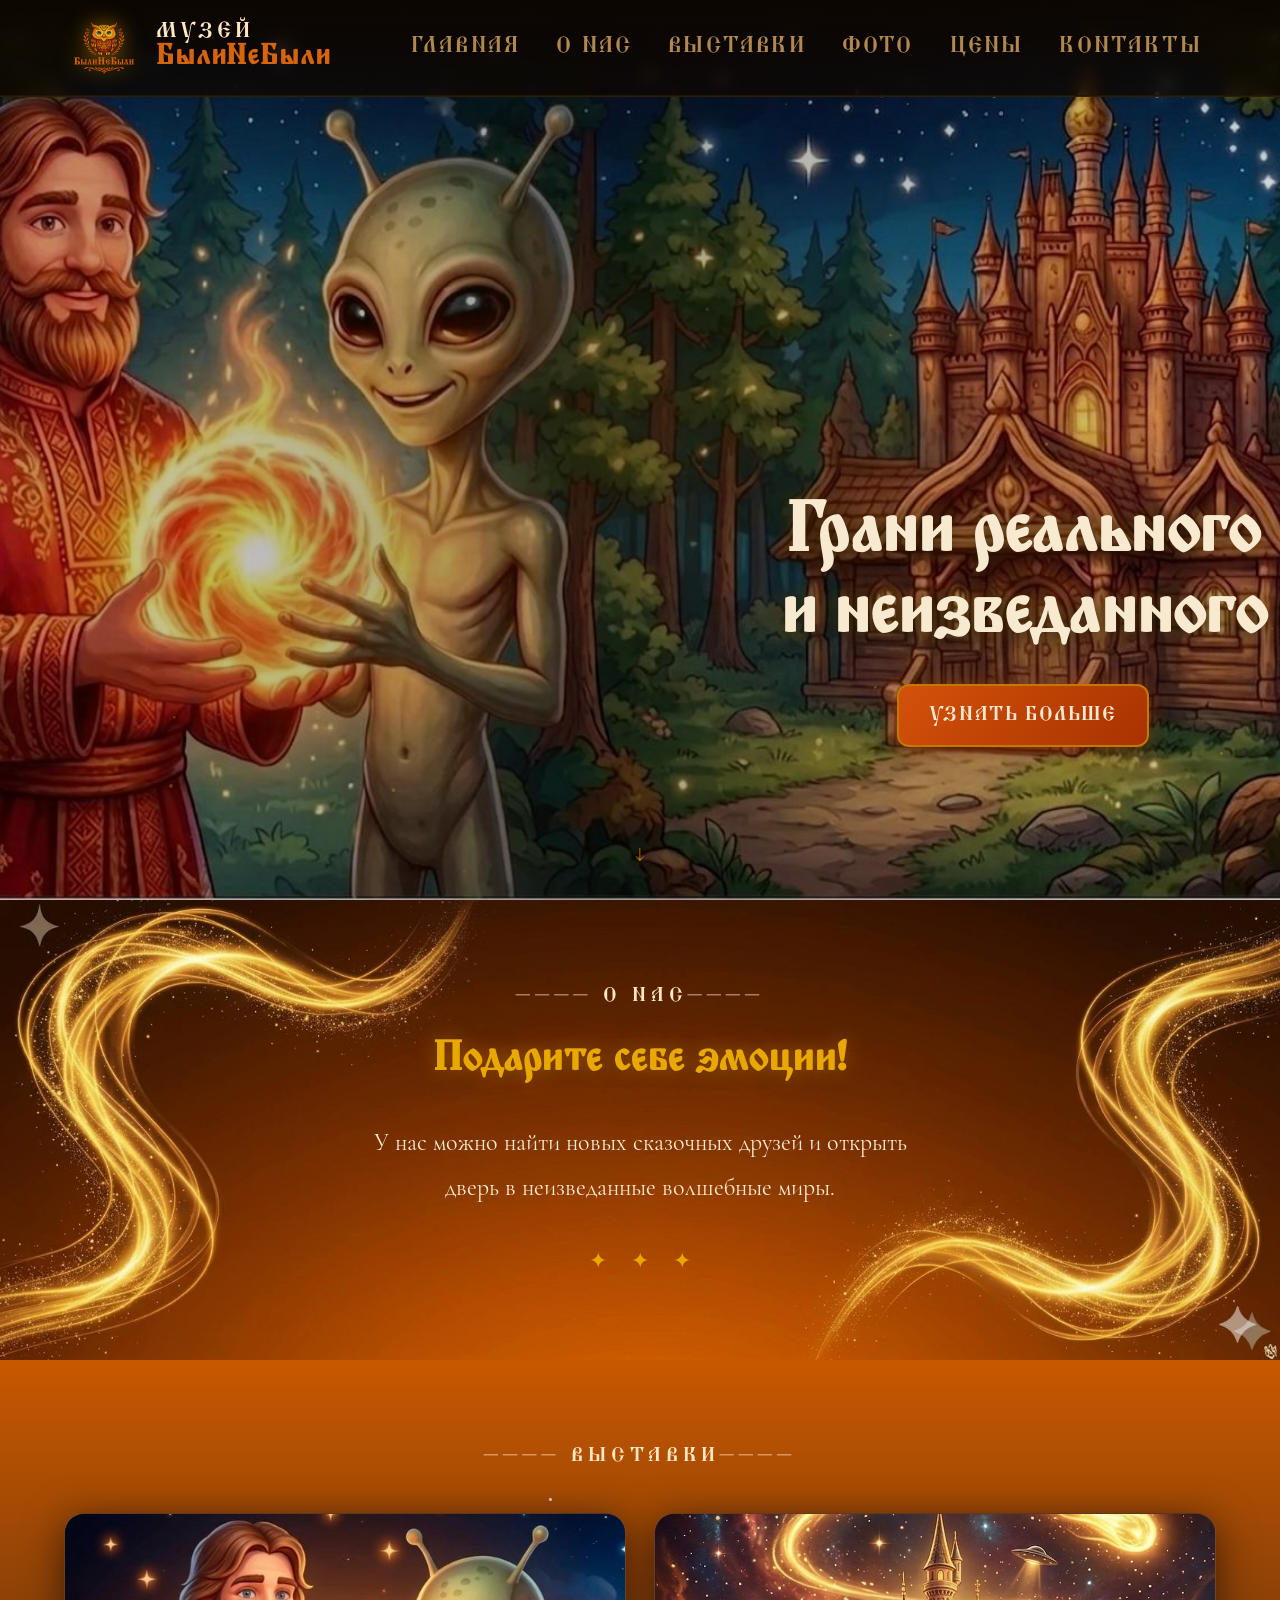
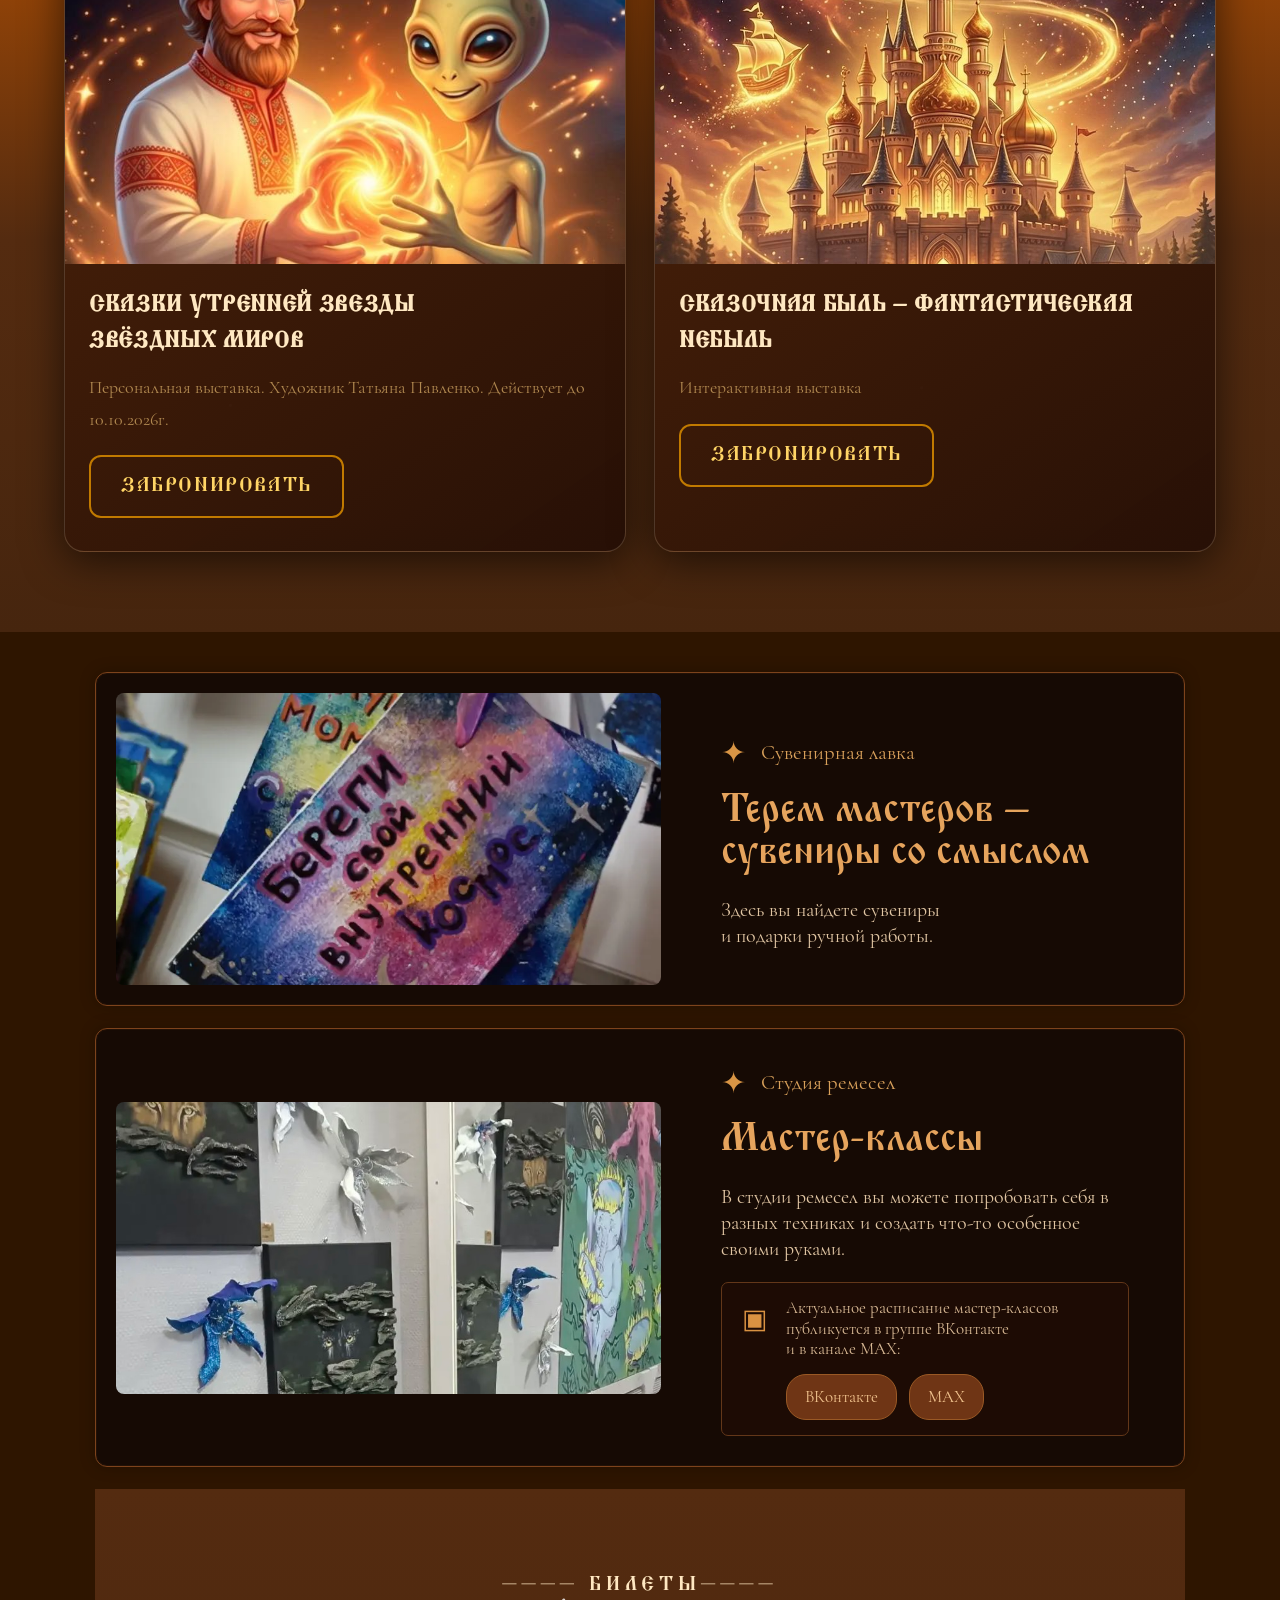
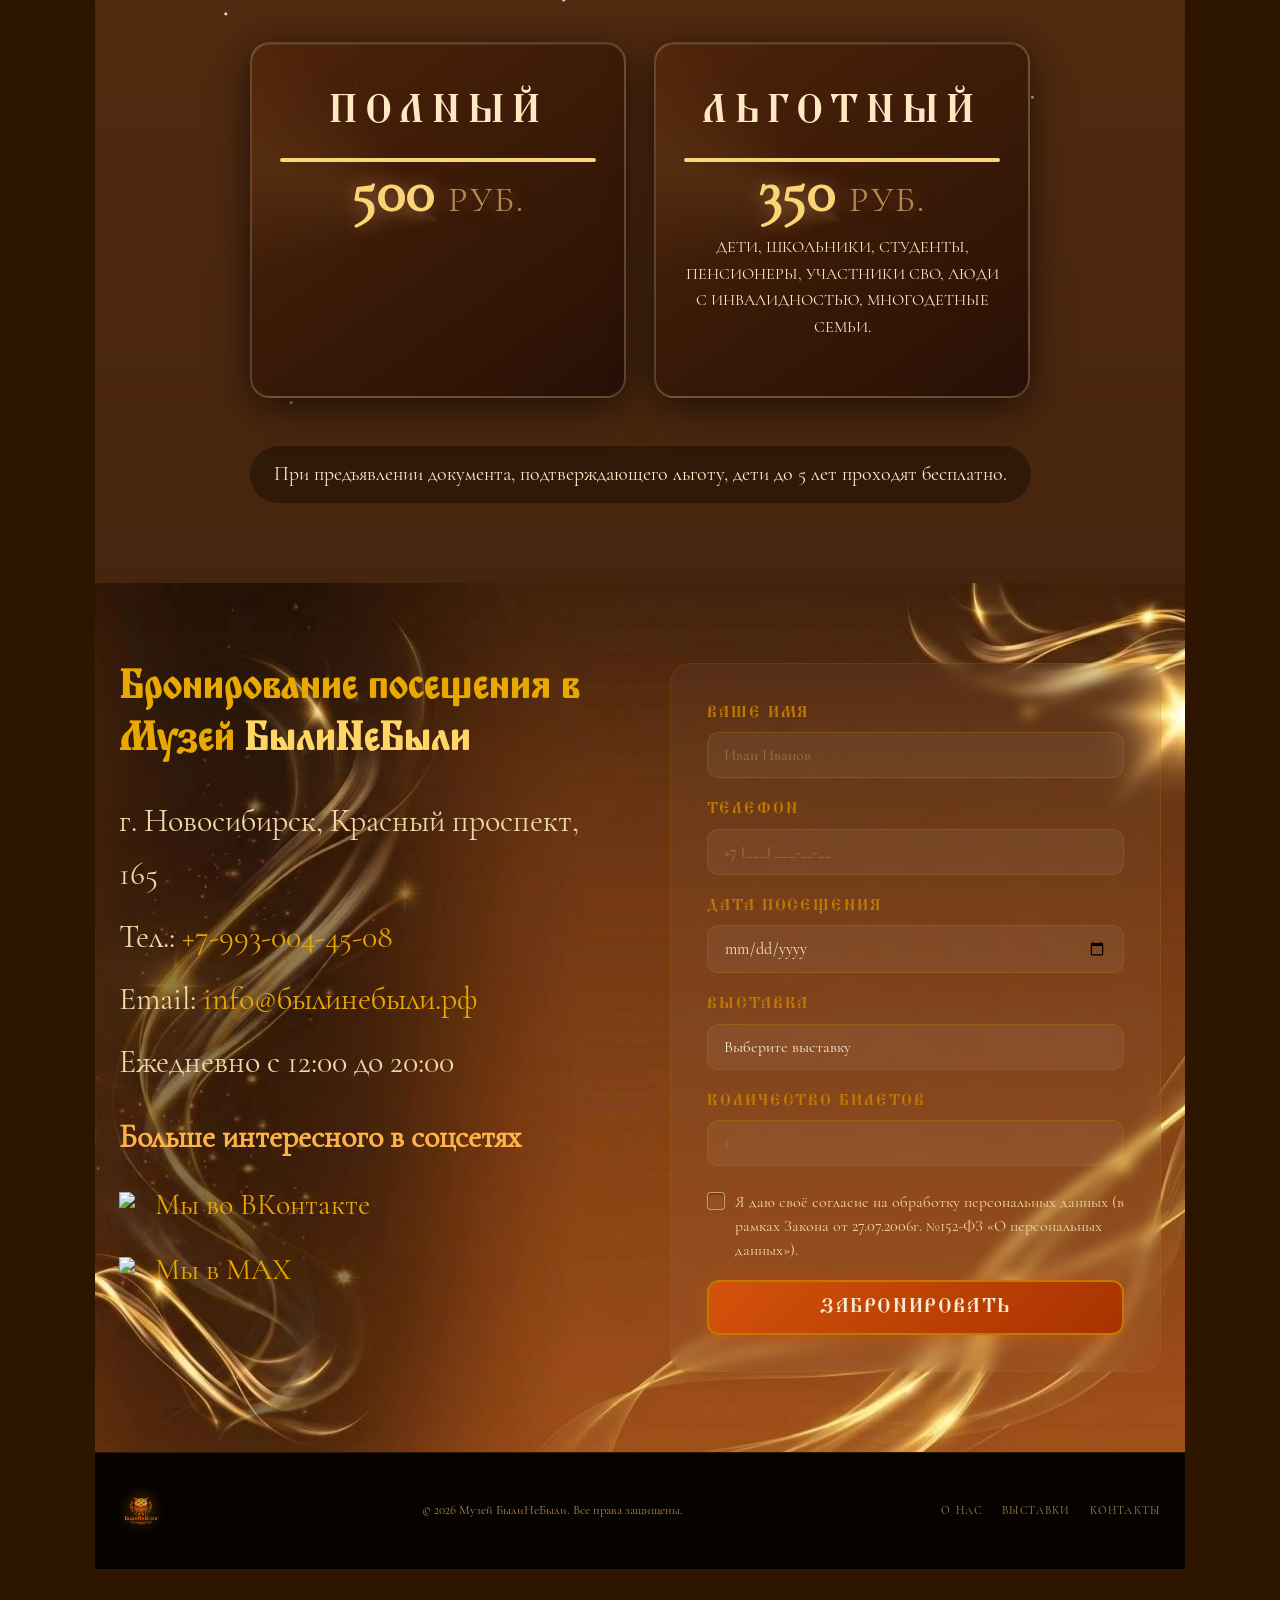
==== index.html @ b360bd26 "Refactor craft card section in index.html" ====
<!DOCTYPE html>
<html lang="ru">
<head>
  <meta charset="UTF-8" />
  <meta name="viewport" content="width=device-width, initial-scale=1.0" />
  <title>Музей БылиНеБыли</title>
  <link rel="stylesheet" href="style.css"/>
  <link rel="icon" type="png" href="image/tire.png">
  <link href="https://fonts.googleapis.com/css2?family=Cinzel:wght@400;600;700;900&family=Raleway:wght@300;400;500;600&display=swap" rel="stylesheet" />
</head>
<body>

  <!-- ========== HEADER / NAV ========== -->
  <header class="header" id="home">
    <div class="header__inner container">
      <a href="#" class="logo" aria-label="На главную">
  <img src="image/tire.png" alt="Логотип БылиНеБыли" class="logo__img" />
  <div class="logo__text">
    <span class="logo__museum">МУЗЕЙ</span>
    <span class="logo__brand">БылиНеБыли</span>
  </div>
</a>

      <!-- Desktop nav -->
      <nav class="nav" aria-label="Главное меню">
        <ul class="nav__list">
          <li><a href="#" class="nav__link">ГЛАВНАЯ</a></li>
          <li><a href="#about" class="nav__link">О НАС</a></li>
          <li><a href="#exhibitions" class="nav__link">ВЫСТАВКИ</a></li>
          <li><a href="photogallery.html" class="nav__link">Фото</a></li>
          <li><a href="#tickets" class="nav__link">ЦЕНЫ</a></li>
          <li><a href="#booking" class="nav__link">КОНТАКТЫ</a></li>
        </ul>
      </nav>

      <!-- Burger -->
      <button class="burger" id="burger" aria-label="Открыть меню" aria-expanded="false">
        <span></span><span></span><span></span>
      </button>
    </div>

    <!-- Mobile nav -->
    <nav class="mobile-nav" id="mobileNav" aria-label="Мобильное меню">
      <ul class="mobile-nav__list">
        <li><a href="#" class="mobile-nav__link">Главная</a></li>
        <li><a href="#about" class="mobile-nav__link">О нас</a></li>
        <li><a href="#exhibitions" class="mobile-nav__link">Выставки</a></li>
        <li><a href="photogallery.html" class="mobile-nav__link">Фото</a></li>
        <li><a href="#tickets" class="mobile-nav__link">Цены</a></li>
        <li><a href="#booking" class="mobile-nav__link">Контакты</a></li>
      </ul>
    </nav>
  </header>

  <!-- ========== HERO ========== -->
<section class="hero" id="hero">
  <div class="hero__particles"></div>
  <div class="hero__content container">
    <div class="hero__text">
      <h1 class="hero__title animate-reveal">
        Грани реального<br />и неизведанного
      </h1>
      <a href="#about" class="btn btn--primary animate-reveal-delay">УЗНАТЬ БОЛЬШЕ</a>
    </div>
  </div>
  <div class="hero__scroll-hint">↓</div>
</section>

  <!-- ========== ABOUT ========== -->
  <section class="about section" id="about">
    <div class="about__bg-waves"></div>
    <div class="container about__inner">
      <span class="section__label">О нас</span>
      <h2 class="section__title">Подарите себе эмоции!</h2>
      <p class="about__text">
        У нас можно найти новых сказочных друзей и открыть дверь в неизведанные волшебные миры.
      </p>
      <div class="about__sparkles">
        <span class="sparkle sparkle--1">✦</span>
        <span class="sparkle sparkle--2">✦</span>
        <span class="sparkle sparkle--3">✦</span>
      </div>
    </div>
  </section>

  <!-- ========== EXHIBITIONS ========== -->
  <section class="exhibitions section" id="exhibitions">
    <div class="container">
      <span class="section__label">Выставки</span>
      <div class="exhibitions__grid">

        <article class="exhibition-card" style="--card-delay: 0s">
          <div class="exhibition-card__img-wrap">
            <img src="image/stars.jpg" alt="Сказки и фэнтези звёздных миров" class="exhibition-card__img" />
            <div class="exhibition-card__glow"></div>
          </div>
          <div class="exhibition-card__body">
            <h3 class="exhibition-card__title">Сказки утренней звезды<br />звёздных миров</h3>
            <p class="exhibition-card__desc">
              Персональная выставка. Художник Татьяна Павленко.  Действует до 10.10.2026г.
            </p>
            <a href="#booking" class="btn btn--outline">ЗАБРОНИРОВАТЬ</a>
          </div>
        </article>

        <article class="exhibition-card" style="--card-delay: 0.15s">
          <div class="exhibition-card__img-wrap">
            <img src="image/word_tales.jpg" alt="Мир сказок" class="exhibition-card__img" />
            <div class="exhibition-card__glow"></div>
          </div>
          <div class="exhibition-card__body">
            <h3 class="exhibition-card__title">Сказочная быль – фантастическая небыль</h3>
            <p class="exhibition-card__desc">Интерактивная выставка</p>
            <a href="#booking" class="btn btn--outline">ЗАБРОНИРОВАТЬ</a>
          </div>
        </article>

      </div>
    </div>
  </section>

  <section class="craft-section">

    <!-- Сувенирная лавка -->
    <div class="craft-card">
        <div class="craft-image">
            <img src="image/suvinirs.webp" alt="Сувениры ручной работы">
        </div>

        <div class="craft-content">
            <div class="craft-label">
                <span class="craft-icon">✦</span>
                <span>Сувенирная лавка</span>
            </div>

            <h2>Терем мастеров –<br> сувениры со смыслом</h2>

            <p>
                Здесь вы найдете сувениры<br>
                и подарки ручной работы.
            </p>
        </div>
    </div>


    <!-- Студия ремесел -->
   <div class="craft-card craft-card-reverse">

    <div class="craft-image">
        <img src="image/master-class.jpg" alt="Мастер-класс">
    </div>

    <div class="craft-content">

        <div class="craft-label">
            <span class="craft-icon">✦</span>
            <span>Студия ремесел</span>
        </div>

        <h2>Мастер-классы</h2>

        <p>
            В студии ремесел вы можете попробовать себя
            в разных техниках и создать что-то особенное
            своими руками.
        </p>

        <div class="craft-info">

            <div class="craft-info-icon">▣</div>

            <div class="craft-info-content">

                <p class="craft-info-text">
                    Актуальное расписание мастер-классов<br>
                    публикуется в группе ВКонтакте<br>
                    и в канале MAX:
                </p>

                <div class="craft-links">

                    <a 
                        href="https://vk.com/bylinebyli"
                        target="_blank"
                        rel="noopener noreferrer"
                        class="craft-social-btn"
                    >
                        ВКонтакте
                    </a>

                    <a 
                        href="https://max.ru/channel_id400028106_biz"
                        target="_blank"
                        rel="noopener noreferrer"
                        class="craft-social-btn"
                    >
                        MAX
                    </a>

                </div>

            </div>

        </div>

    </div>

</div>



  <!-- ========== TICKETS ========== -->
 <section class="tickets section" id="tickets">
  <div class="tickets__bg"></div>
  <div class="container">
    <span class="section__label">БИЛЕТЫ</span>
    <div class="tickets__grid">

      <div class="ticket-card ticket-card--full">
        <div class="ticket-card__shine"></div>
        <div class="ticket-card__type">ПОЛНЫЙ</div>
        <hr>
        <div class="ticket-card__price">500 <span>РУБ.</span></div>
        
      </div>

      <div class="ticket-card ticket-card--discount">
        <div class="ticket-card__shine"></div>
        <div class="ticket-card__type">ЛЬГОТНЫЙ</div>
        <hr>
        <div class="ticket-card__price">350 <span>РУБ.</span></div>
        <div class="ticket-card__note">ДЕТИ, ШКОЛЬНИКИ, СТУДЕНТЫ, ПЕНСИОНЕРЫ, УЧАСТНИКИ СВО, ЛЮДИ С ИНВАЛИДНОСТЬЮ, МНОГОДЕТНЫЕ СЕМЬИ.</div>
      </div>
         </div>
    <p class="tickets__info">При предъявлении документа, подтверждающего льготу, дети до 5 лет проходят бесплатно.</p>
  </div>

    </div>
  </div>
</section>

  <!-- ========== BOOKING ========== -->
<section class="booking section" id="booking">
  <div class="booking__bg"></div>
  <div class="container booking__inner">
    <div class="booking__info">
      <h2 class="booking__title">
        Бронирование посещения в Музей <span>БылиНеБыли</span>
      </h2>
      <address class="booking__contacts">
        <p>г. Новосибирск, Красный проспект, 165</p>
        <p>Тел.: <a href="tel:+73833004510">+7-993-004-45-08</a></p>
        <p>Email: <a href="mailto:info@bylinebyline.ru">info@былинебыли.рф</a></p>
        <p>Ежедневно с 12:00 до 20:00</p>
        <p class="social-title">Больше интересного в соцсетях</p>

<a class="vk-link" href="https://vk.com/museum_byli_ne_byli" target="_blank" rel="noopener">
  <img 
    src="https://upload.wikimedia.org/wikipedia/commons/thumb/f/f3/VK_Compact_Logo_%282021-present%29.svg/500px-VK_Compact_Logo_%282021-present%29.svg.png"
    alt="ВКонтакте"
    class="vk-icon"
  />
  <span>Мы во ВКонтакте</span>
  <a class="vk-link" href="https://max.ru/channel_id400028106_biz" target="_blank" rel="noopener">
  <img 
    src="https://irkutsk.expert-tk.ru/assets/mgr/images/biglogofab6eaa89b.png"
    alt="ВКонтакте"
    class="vk-icon"
  />
  <span>Мы в MAX</span>
</a>
      </address>
    </div>

    <form class="booking__form" id="bookingForm" novalidate>
      <div class="form-group">
        <label for="name" class="form-label">Ваше имя</label>
        <input type="text" id="name" name="name" class="form-input" placeholder="Иван Иванов" required />
      </div>

      <div class="form-group">
        <label for="phone" class="form-label">Телефон</label>
        <input type="tel" id="phone" name="phone" class="form-input" placeholder="+7 (___) ___-__-__" required />
      </div>

      <div class="form-group">
        <label for="date" class="form-label">Дата посещения</label>
        <input type="date" id="date" name="date" class="form-input" required />
      </div>

      <div class="form-group">
        <label for="exhibition" class="form-label">Выставка</label>
        <select id="exhibition" name="exhibition" class="form-input form-select">
          <option value="">Выберите выставку</option>
          <option value="star">Сказки утренней звезды</option>
          <option value="fairy">Сказочная быль – фантастическая небыль</option>
        </select>
      </div>

      <div class="form-group">
        <label for="tickets_count" class="form-label">Количество билетов</label>
        <input type="number" id="tickets_count" name="tickets_count" class="form-input" min="1" max="20" placeholder="1" />
      </div>

      <div class="form-group form-group--checkbox">
        <label class="checkbox-label">
          <input type="checkbox" name="consent" required class="checkbox-input" />
          <span class="checkbox-box"></span>
          <span class="checkbox-text">
            Я даю своё согласие на обработку персональных данных
            (в рамках Закона от 27.07.2006г. №152-ФЗ «О персональных данных»).
          </span>
        </label>
      </div>

      <button type="submit" class="btn btn--primary btn--wide">Забронировать</button>
    </form>
  </div>
</section>

  <!-- ========== FOOTER ========== -->
  <footer class="footer">
    <div class="container footer__inner">
      <a href="#" class="footer__logo">
        <img src="image/tire.png" alt="БылиНеБыли" />
      </a>
      <p class="footer__copy">© 2026 Музей БылиНеБыли. Все права защищены.</p>
      <nav class="footer__nav">
        <a href="#about" class="footer__link">О нас</a>
        <a href="#exhibitions" class="footer__link">Выставки</a>
        <a href="#booking" class="footer__link">Контакты</a>
      </nav>
    </div>
  </footer>

  <!-- Floating particles canvas -->
  <canvas id="particlesCanvas" class="particles-canvas"></canvas>

  <script>
    // ── Burger menu ──────────────────────────────────────────────
    const burger = document.getElementById('burger');
    const mobileNav = document.getElementById('mobileNav');

    burger.addEventListener('click', () => {
      const open = burger.classList.toggle('burger--open');
      mobileNav.classList.toggle('mobile-nav--open');
      burger.setAttribute('aria-expanded', open);
    });

    mobileNav.querySelectorAll('.mobile-nav__link').forEach(link => {
      link.addEventListener('click', () => {
        burger.classList.remove('burger--open');
        mobileNav.classList.remove('mobile-nav--open');
        burger.setAttribute('aria-expanded', false);
      });
    });

    // ── Sticky header shadow ──────────────────────────────────────
    window.addEventListener('scroll', () => {
      document.querySelector('.header').classList.toggle('header--scrolled', window.scrollY > 40);
    });

    // ── Intersection observer for reveal animations ───────────────
    const revealEls = document.querySelectorAll('.exhibition-card, .ticket-card, .booking__form, .booking__info');
    const observer = new IntersectionObserver((entries) => {
      entries.forEach(e => { if (e.isIntersecting) { e.target.classList.add('is-visible'); observer.unobserve(e.target); } });
    }, { threshold: 0.12 });
    revealEls.forEach(el => observer.observe(el));

    // ── Particle canvas ──────────────────────────────────────────
    (function () {
      const canvas = document.getElementById('particlesCanvas');
      const ctx = canvas.getContext('2d');
      let w, h, particles = [];

      function resize() {
        w = canvas.width = window.innerWidth;
        h = canvas.height = window.innerHeight;
      }
      resize();
      window.addEventListener('resize', resize);

      for (let i = 0; i < 60; i++) {
        particles.push({
          x: Math.random() * window.innerWidth,
          y: Math.random() * window.innerHeight,
          r: Math.random() * 1.5 + 0.4,
          dx: (Math.random() - 0.5) * 0.3,
          dy: -(Math.random() * 0.4 + 0.1),
          alpha: Math.random() * 0.6 + 0.2
        });
      }

      function draw() {
        ctx.clearRect(0, 0, w, h);
        particles.forEach(p => {
          ctx.beginPath();
          ctx.arc(p.x, p.y, p.r, 0, Math.PI * 2);
          ctx.fillStyle = `rgba(255,200,60,${p.alpha})`;
          ctx.fill();
          p.x += p.dx;
          p.y += p.dy;
          if (p.y < -4) { p.y = h + 4; p.x = Math.random() * w; }
        });
        requestAnimationFrame(draw);
      }
      draw();
    })();

    // ── Form submit ──────────────────────────────────────────────
    document.getElementById('bookingForm').addEventListener('submit', function (e) {
      e.preventDefault();
      const btn = this.querySelector('[type="submit"]');
      btn.textContent = '✓ Заявка отправлена!';
      btn.style.background = 'linear-gradient(135deg, #5a9a3a, #3d7a25)';
      setTimeout(() => { btn.textContent = 'Забронировать'; btn.removeAttribute('style'); }, 3000);
    });
  </script>
  <script>
const form = document.getElementById('bookingForm');

form.addEventListener('submit', async (e) => {
    e.preventDefault();

    const data = Object.fromEntries(new FormData(form));

    await fetch("https://script.google.com/macros/s/AKfycbz_PpgM4sLS0wAOyuBrEr2F1CiH7_YuNi29ejUXEvdxEaCp9HwO-CGNaX9JIhPgYOE46A/exec", {
        method: "POST",
        body: JSON.stringify(data)
    });

    alert("✅ Заявка отправлена!");
    form.reset();
});
 </script>
  
</body>
</html>
---- style.css ----
@font-face { font-family: 'Monomakh Unicode'; src: url('fonts/MonomakhUnicode.otf') format('opentype'); font-weight: 400; font-style: normal; }
@font-face { font-family: 'Cormorant Garamond'; src: url('fonts/CormorantGaramond-Regular.ttf') format('truetype'); font-weight: 400; font-style: normal; }

:root {
  --clr-dark: #0d0600;
  --clr-brown: #1e0d00;
  --clr-mid: #2e1500;
  --clr-amber: #c17a00;
  --clr-gold: #e8a800;
  --clr-gold-light: #ffd566;
  --clr-orange: #d4520a;
  --clr-cream: #f8ead0;
  --clr-text: #f0d8a8;
  --clr-muted: #b08850;
  --font-display: 'Monomakh Unicode', serif;
  --font-body: 'Cormorant Garamond', serif;
  --radius: 12px;
  --radius-lg: 20px;
  --transition: 0.35s ease;
  --shadow-gold: 0 0 30px rgba(232,168,0,0.35);
  --shadow-card: 0 8px 40px rgba(0,0,0,0.6);
}

*,
*::before,
*::after {
  box-sizing: border-box;
  margin: 0;
  padding: 0;
}

html { scroll-behavior: smooth; font-size: 16px; }

body {
  font-family: var(--font-body);
  background-color: var(--clr-mid);
  color: var(--clr-text);
  overflow-x: hidden;
  line-height: 1.65;
}

img { display: block; max-width: 100%; }
a { color: inherit; text-decoration: none; }
address { font-style: normal; }
ul { list-style: none; }

h1, h2, h3, h4, h5, h6,
.section__label, .section__title, .booking__title, .hero__title,
.exhibition-card__title, .ticket-card__type, .logo__museum,
.logo__brand, .form-label, .nav__link, .mobile-nav__link,
.photo-hero__title, .photo-hero__label {
  font-family: var(--font-display);
}

p, li, address, input, select, textarea, .checkbox-text, .form-input, .booking__contacts {
  font-family: var(--font-body);
}

.particles-canvas {
  position: fixed;
  inset: 0;
  pointer-events: none;
  z-index: 0;
  opacity: 0.55;
}

.container {
  max-width: 1200px;
  margin-inline: auto;
  padding-inline: 24px;
}

.section {
  position: relative;
  padding-block: 80px;
  z-index: 1;
}

.section__label {
  display: block;
  text-align: center;
  font-size: 20px;
  letter-spacing: 0.25em;
  text-transform: uppercase;
  color: #FFE8C2;
  margin-bottom: 14px;
}

.section__label::before,
.section__label::after {
  content: '──── ';
  opacity: 0.5;
}

.section__title {
  font-size: clamp(1.6rem, 3.5vw, 2.6rem);
  text-align: center;
  color: var(--clr-gold);
  text-shadow: 0 0 20px rgba(232,168,0,0.4);
  margin-bottom: 24px;
}

.btn {
  display: inline-block;
  font-size: 20px;
  letter-spacing: 0.08em;
  text-transform: uppercase;
  padding: 13px 30px;
  border-radius: var(--radius);
  cursor: pointer;
  border: 2px solid transparent;
  transition: all var(--transition);
  position: relative;
  overflow: hidden;
  font-family: var(--font-display);
}

.btn--primary {
  background: linear-gradient(135deg, var(--clr-orange) 0%, #a83200 100%);
  color: var(--clr-cream);
  border-color: var(--clr-amber);
  box-shadow: 0 4px 20px rgba(212,82,10,0.45);
}

.btn--primary:hover {
  background: linear-gradient(135deg, #e86820 0%, var(--clr-orange) 100%);
  box-shadow: 0 6px 30px rgba(212,82,10,0.7);
  transform: translateY(-2px);
}

.btn--outline {
  background: transparent;
  border-color: var(--clr-amber);
  color: var(--clr-gold-light);
}

.btn--outline:hover {
  background: rgba(232,168,0,0.12);
  box-shadow: var(--shadow-gold);
  transform: translateY(-2px);
}

.btn--gold {
  background: linear-gradient(135deg, var(--clr-gold) 0%, var(--clr-amber) 100%);
  color: var(--clr-dark);
  font-weight: 700;
  box-shadow: 0 4px 20px rgba(232,168,0,0.4);
}

.btn--gold:hover {
  background: linear-gradient(135deg, var(--clr-gold-light) 0%, var(--clr-gold) 100%);
  box-shadow: 0 6px 30px rgba(232,168,0,0.65);
  transform: translateY(-2px);
}

.btn--wide { width: 100%; text-align: center; }

.btn::after {
  content: '';
  position: absolute;
  inset: 0;
  background: linear-gradient(120deg, transparent 30%, rgba(255,255,255,0.15) 50%, transparent 70%);
  transform: translateX(-100%);
  transition: transform 0.5s ease;
}

.btn:hover::after { transform: translateX(100%); }

.header {
  position: fixed;
  top: 0;
  left: 0;
  right: 0;
  z-index: 1000;
  background: linear-gradient(to bottom, rgba(13,6,0,0.97) 0%, rgba(13,6,0,0.75) 100%);
  backdrop-filter: blur(8px);
  border-bottom: 1px solid rgba(232,168,0,0.15);
  transition: box-shadow var(--transition);
}

.header--scrolled {
  box-shadow: 0 4px 30px rgba(0,0,0,0.7);
  border-bottom-color: rgba(232,168,0,0.3);
}

.header__inner {
  display: flex;
  align-items: center;
  justify-content: space-between;
  height: 95px;
}

.logo {
  display: flex;
  align-items: center;
  gap: 12px;
}

.logo__img {
  height: 80px;
  width: auto;
  filter: drop-shadow(0 0 10px rgba(232,168,0,0.5));
  transition: filter var(--transition), transform var(--transition);
}

.logo__text {
  display: flex;
  flex-direction: column;
  line-height: 1;
}

.logo__museum {
  color: #FFE8C2;
  font-size: 1.35rem;
  letter-spacing: 0.18em;
  text-transform: uppercase;
}

.logo__brand {
  color: #D5640D;
  font-size: 1.8rem;
  font-weight: 700;
  letter-spacing: 0.03em;
}

.logo:hover .logo__img {
  filter: drop-shadow(0 0 20px rgba(232,168,0,0.85));
  transform: scale(1.04);
}

.nav__list { display: flex; gap: 8px; }

.nav__link {
  font-size: 22px;
  letter-spacing: 0.1em;
  text-transform: uppercase;
  color: var(--clr-muted);
  padding: 10px 14px;
  border-radius: 6px;
  transition: color var(--transition), background var(--transition);
  position: relative;
}

.nav__link::after {
  content: '';
  position: absolute;
  bottom: 4px;
  left: 12px;
  right: 12px;
  height: 1px;
  background: var(--clr-gold);
  transform: scaleX(0);
  transition: transform var(--transition);
  transform-origin: center;
}

.nav__link:hover { color: var(--clr-gold-light); }
.nav__link:hover::after { transform: scaleX(1); }

.burger {
  display: none;
  flex-direction: column;
  justify-content: center;
  gap: 5px;
  width: 42px;
  height: 42px;
  background: transparent;
  border: none;
  cursor: pointer;
  padding: 4px;
}

.burger span {
  display: block;
  height: 2px;
  background: var(--clr-gold);
  border-radius: 2px;
  transition: transform 0.3s ease, opacity 0.3s ease;
}

.burger--open span:nth-child(1) { transform: translateY(7px) rotate(45deg); }
.burger--open span:nth-child(2) { opacity: 0; }
.burger--open span:nth-child(3) { transform: translateY(-7px) rotate(-45deg); }

.mobile-nav {
  max-height: 0;
  overflow: hidden;
  transition: max-height 0.4s ease;
  background: rgba(13,6,0,0.97);
  border-top: 1px solid rgba(232,168,0,0.1);
}

.mobile-nav--open { max-height: 400px; }

.mobile-nav__list {
  padding: 12px 24px 20px;
  display: flex;
  flex-direction: column;
  gap: 4px;
}

.mobile-nav__link {
  font-size: 0.95rem;
  letter-spacing: 0.1em;
  text-transform: uppercase;
  color: var(--clr-text);
  padding: 10px 0;
  border-bottom: 1px solid rgba(232,168,0,0.08);
  transition: color var(--transition), padding-left var(--transition);
}

.mobile-nav__link:hover {
  color: var(--clr-gold);
  padding-left: 8px;
}

.hero {
  position: relative;
  min-height: 100vh;
  display: flex;
  align-items: center;
  padding-top: 90px;
  overflow: hidden;
  background: url('image/main.jpg') center center / cover no-repeat;
}

.hero::after {
  content: '';
  position: absolute;
  inset: 0;
  background: linear-gradient(to right, rgba(13, 6, 0, 0.20) 0%, rgba(13, 6, 0, 0.35) 45%, rgba(13, 6, 0, 0.15) 100%);
  pointer-events: none;
  z-index: 1;
}

.hero::before {
  content: '';
  position: absolute;
  top: 20%;
  left: 50%;
  transform: translateX(-50%);
  width: 800px;
  height: 500px;
  background: radial-gradient(ellipse, rgba(193,122,0,0.18) 0%, transparent 70%);
  animation: pulse-glow 5s ease-in-out infinite;
  pointer-events: none;
  z-index: 1;
}

.hero__content {
  display: flex;
  align-items: flex-start;
  justify-content: flex-end;
  width: 100%;
  min-height: calc(100vh - 90px);
  position: relative;
  z-index: 2;
}

.hero__text {
  max-width: 520px;
  text-align: center;
  margin-right: -50px;
  margin-top: 45vh;
}

.hero__title {
  font-size: clamp(70px, 5vw, 3.8rem);
  font-weight: 900;
  line-height: 1.15;
  color: var(--clr-cream);
  text-shadow: 0 4px 25px rgba(0,0,0,0.85), 0 0 20px rgba(232,168,0,0.35);
  margin-bottom: 28px;
  letter-spacing: -0.01em;
}

.hero__scroll-hint {
  position: absolute;
  bottom: 28px;
  left: 50%;
  transform: translateX(-50%);
  font-size: 1.4rem;
  color: var(--clr-amber);
  animation: bounce 2s ease-in-out infinite;
  z-index: 2;
}

.about {
  background-image: url('image/br2.jpg');
  background-size: cover;
  background-position: center;
  background-repeat: no-repeat;
  background-attachment: scroll;
}

.about__inner {
  text-align: center;
  position: relative;
  z-index: 2;
}

p { font-size: 18px; }

.about__text {
  max-width: 560px;
  margin: 0 auto;
  font-size: 24px;
  color: var(--clr-cream);
  line-height: 1.9;
}

.about__sparkles {
  margin-top: 32px;
  display: flex;
  justify-content: center;
  gap: 24px;
}

.sparkle { font-size: 1.4rem; color: var(--clr-gold); }
.sparkle--1 { animation: twinkle 2.5s 0s ease-in-out infinite; }
.sparkle--2 { animation: twinkle 2.5s 0.6s ease-in-out infinite; }
.sparkle--3 { animation: twinkle 2.5s 1.2s ease-in-out infinite; }

.exhibitions {
  position: relative;
  overflow: hidden;
  background: linear-gradient(180deg, #C75800 0%, #542B10 55%, #46250E 100%);
}

.exhibitions::before,
.tickets::before {
  content: '';
  position: absolute;
  inset: 0;
  pointer-events: none;
  background-image:
    radial-gradient(circle at 12% 18%, rgba(255,255,255,0.95) 0 1px, transparent 2px),
    radial-gradient(circle at 24% 28%, rgba(255,240,210,0.85) 0 1.4px, transparent 3px),
    radial-gradient(circle at 43% 16%, rgba(255,255,255,0.9) 0 1px, transparent 2px),
    radial-gradient(circle at 68% 24%, rgba(255,236,190,0.8) 0 1.2px, transparent 3px),
    radial-gradient(circle at 86% 30%, rgba(255,255,255,0.75) 0 1px, transparent 2px),
    radial-gradient(circle at 18% 74%, rgba(255,255,255,0.55) 0 1px, transparent 2px),
    radial-gradient(circle at 72% 72%, rgba(255,255,255,0.45) 0 1px, transparent 2px);
  background-size: 100% 100%;
  opacity: 0.85;
  animation: stars-drift 16s ease-in-out infinite alternate;
  z-index: 0;
}

.exhibitions > *, .tickets > * {
  position: relative;
  z-index: 1;
}

.exhibitions__grid {
  display: grid;
  grid-template-columns: repeat(2, 1fr);
  gap: 28px;
  margin-top: 40px;
}

.exhibition-card {
  background: linear-gradient(145deg, rgba(78,35,10,0.96) 0%, rgba(39,16,6,0.98) 100%);
  border: 1px solid rgba(255,232,194,0.18);
  border-radius: var(--radius-lg);
  overflow: hidden;
  box-shadow: var(--shadow-card);
  opacity: 0;
  transform: translateY(40px);
  transition: opacity 0.6s ease var(--card-delay), transform 0.6s ease var(--card-delay), box-shadow 0.35s ease, border-color 0.35s ease;
}

.exhibition-card.is-visible {
  opacity: 1;
  transform: translateY(0);
}

.exhibition-card:hover {
  transform: translateY(-6px);
  box-shadow: 0 16px 60px rgba(0,0,0,0.7), 0 0 30px rgba(199,88,0,0.25);
  border-color: rgba(255,232,194,0.35);
}

.exhibition-card__img-wrap {
  position: relative;
  overflow: hidden;
  height: 350px;
}

.exhibition-card__img {
  width: 100%;
  height: 100%;
  object-fit: cover;
  transition: transform 0.6s ease;
}

.exhibition-card:hover .exhibition-card__img { transform: scale(1.06); }

.exhibition-card__glow {
  position: absolute;
  inset: 0;
  background: linear-gradient(to top, rgba(255,232,194,0.14) 0%, transparent 60%);
  pointer-events: none;
}

.exhibition-card__body { padding: 24px; }

.exhibition-card__title {
  font-size: 22px;
  color: #FFE8C2;
  margin-bottom: 12px;
  letter-spacing: 0.03em;
  text-transform: uppercase;
}

.exhibition-card__desc {
  font-size: 18px;
  color: var(--clr-muted);
  margin-bottom: 20px;
  line-height: 1.75;
}

.tickets {
  position: relative;
  overflow: hidden;
  background: linear-gradient(180deg, #542B10 0%, #46250E 100%);
}

.tickets__grid {
  display: grid;
  grid-template-columns: repeat(2, 1fr);
  gap: 28px;
  margin-top: 40px;
  max-width: 780px;
  margin-inline: auto;
}

.ticket-card {
  position: relative;
  background: linear-gradient(145deg, rgba(78,35,10,0.96) 0%, rgba(39,16,6,0.98) 100%);
  border: 2px solid rgba(255,232,194,0.22);
  border-radius: var(--radius-lg);
  padding: 36px 28px;
  text-align: center;
  overflow: hidden;
  box-shadow: var(--shadow-card), inset 0 1px 0 rgba(255,213,102,0.1);
  transition: transform var(--transition), box-shadow var(--transition), border-color var(--transition);
  opacity: 0;
  transform: translateY(40px);
}

.ticket-card.is-visible {
  opacity: 1;
  transform: translateY(0);
  transition: opacity 0.6s ease, transform 0.6s ease;
}

.ticket-card:hover {
  transform: translateY(-5px);
  box-shadow: 0 20px 60px rgba(0,0,0,0.7), 0 0 30px rgba(199,88,0,0.25);
  border-color: rgba(255,232,194,0.35);
}

.ticket-card__shine {
  position: absolute;
  inset: -60%;
  background: conic-gradient(from 0deg, transparent 70%, rgba(255,213,102,0.08) 80%, transparent 90%);
  animation: rotate-shine 8s linear infinite;
  pointer-events: none;
}

.ticket-card__type {
  font-size: 40px;
  letter-spacing: 0.2em;
  text-transform: uppercase;
  color: #FFE8C2;
  margin-bottom: 12px;
}

.ticket-card__price {
  font-size: 60px;
  font-weight: 900;
  color: #FAD476;
  text-shadow: 0 0 20px rgba(255,255,255,0.22), 0 0 28px rgba(199,88,0,0.25);
  margin-bottom: 4px;
  line-height: 1;
}

.ticket-card__price span {
  font-size: 36px;
  font-weight: 400;
  color: var(--clr-muted);
  letter-spacing: 0.05em;
}

.ticket-card__note {
  font-size: 16px;
  color: #FFE8C2;
  margin: 12px 0 20px;
  line-height: 1.65;
}

.tickets__info {
  text-align: center;
  margin-top: 48px;
  font-size: 20px;
  color: #FFE8C2;
  background: rgba(0,0,0,0.35);
  padding: 12px 24px;
  border-radius: 40px;
  display: block;
  width: fit-content;
  margin-left: auto;
  margin-right: auto;
}

hr {
  border: none;
  height: 4px;
  background-color: #FAD476;
  border-radius: 10px;
}

.booking {
  background: linear-gradient(to bottom, #160800, var(--clr-dark));
  background-image: url('image/br1.jpg');
  background-size: cover;
  background-position: center;
}

.booking__inner {
  display: grid;
  grid-template-columns: 1fr 1fr;
  gap: 60px;
  align-items: start;
}

.booking__title {
  font-size: clamp(40px, 2.5vw, 18px);
  color: var(--clr-gold);
  line-height: 1.3;
  margin-bottom: 28px;
}

.booking__title span { color: var(--clr-gold-light); }

.booking__contacts {
  display: flex;
  flex-direction: column;
  gap: 10px;
  font-size: 30px;
  color: var(--clr-text);
}

.booking__contacts p { font-size: 32px; }

.booking__contacts a {
  color: var(--clr-gold);
  transition: color var(--transition), text-shadow var(--transition);
}

.booking__contacts a:hover {
  color: var(--clr-gold-light);
  text-shadow: 0 0 10px rgba(232,168,0,0.5);
}

.booking__form,
.booking__info {
  opacity: 0;
  transform: translateY(30px);
  transition: opacity 0.6s ease, transform 0.6s ease;
}

.booking__form.is-visible,
.booking__info.is-visible {
  opacity: 1;
  transform: translateY(0);
}

.booking__info.is-visible { transition-delay: 0s; }
.booking__form.is-visible { transition-delay: 0.15s; }

.booking__form {
  background: rgba(255,255,255,0.03);
  border: 1px solid rgba(193,122,0,0.2);
  border-radius: var(--radius-lg);
  padding: 36px;
  display: flex;
  flex-direction: column;
  gap: 18px;
  backdrop-filter: blur(6px);
}

.form-group { display: flex; flex-direction: column; gap: 6px; }

.form-label {
  font-size: 16px;
  letter-spacing: 0.12em;
  text-transform: uppercase;
  color: var(--clr-amber);
}

.form-input {
  background: rgba(255,255,255,0.05);
  border: 1px solid rgba(193,122,0,0.3);
  border-radius: var(--radius);
  padding: 12px 16px;
  color: var(--clr-cream);
  font-size: 16px;
  outline: none;
  transition: border-color var(--transition), box-shadow var(--transition);
  -webkit-appearance: none;
}

.form-input::placeholder {
  color: var(--clr-muted);
  opacity: 0.7;
}

.form-input:focus {
  border-color: var(--clr-gold);
  box-shadow: 0 0 0 3px rgba(232,168,0,0.15);
}

.form-select { cursor: pointer; }

.form-select option {
  background: #1e0d00;
  color: var(--clr-cream);
}

.form-group--checkbox { margin-top: 6px; }

.checkbox-label {
  display: flex;
  align-items: flex-start;
  gap: 10px;
  cursor: pointer;
  color: var(--clr-text);
  font-size: 16px;
  line-height: 1.5;
}

.checkbox-input {
  position: absolute;
  opacity: 0;
  pointer-events: none;
}

.checkbox-box {
  flex: 0 0 18px;
  width: 18px;
  height: 18px;
  margin-top: 2px;
  border: 1px solid rgba(255,232,194,0.5);
  border-radius: 4px;
  background: rgba(255,255,255,0.04);
  box-shadow: inset 0 1px 2px rgba(0,0,0,0.4);
  position: relative;
}

.checkbox-input:checked + .checkbox-box::after {
  content: '';
  position: absolute;
  left: 5px;
  top: 1px;
  width: 5px;
  height: 9px;
  border: solid #FFE8C2;
  border-width: 0 2px 2px 0;
  transform: rotate(45deg);
}

.checkbox-input:focus-visible + .checkbox-box {
  outline: 2px solid var(--clr-gold);
  outline-offset: 2px;
}

.checkbox-text {
  display: block;
  font-size: 16px;
}

.footer {
  background: #050200;
  border-top: 1px solid rgba(193,122,0,0.2);
  padding-block: 36px;
  position: relative;
  z-index: 1;
}

.footer__inner {
  display: flex;
  align-items: center;
  justify-content: space-between;
  gap: 20px;
  flex-wrap: wrap;
}

.footer__logo img {
  height: 44px;
  filter: drop-shadow(0 0 8px rgba(232,168,0,0.4));
  transition: filter var(--transition);
}

.footer__logo:hover img {
  filter: drop-shadow(0 0 16px rgba(232,168,0,0.7));
}

.footer__copy {
  font-size: 0.8rem;
  color: var(--clr-muted);
}

.footer__nav { display: flex; gap: 20px; }

.footer__link {
  font-size: 0.7rem;
  letter-spacing: 0.1em;
  text-transform: uppercase;
  color: var(--clr-muted);
  transition: color var(--transition);
}

.footer__link:hover { color: var(--clr-gold); }

@keyframes float {
  0%, 100% { transform: translateY(0px); }
  50% { transform: translateY(-14px); }
}

@keyframes float-delayed {
  0%, 100% { transform: translateY(0px) scale(1); }
  50% { transform: translateY(-10px) scale(1.02); }
}

.animate-float { animation: float 6s ease-in-out infinite; }
.animate-float-delayed { animation: float-delayed 7s 1s ease-in-out infinite; }

@keyframes reveal {
  from { opacity: 0; transform: translateY(30px); }
  to { opacity: 1; transform: translateY(0); }
}

.animate-reveal { animation: reveal 0.9s 0.3s both ease-out; }
.animate-reveal-delay { animation: reveal 0.9s 0.6s both ease-out; }

@keyframes pulse-glow {
  0%, 100% { opacity: 0.6; transform: translateX(-50%) scale(1); }
  50% { opacity: 1; transform: translateX(-50%) scale(1.08); }
}

@keyframes bounce {
  0%, 100% { transform: translateX(-50%) translateY(0); }
  50% { transform: translateX(-50%) translateY(10px); }
}

@keyframes twinkle {
  0%, 100% { opacity: 0.3; transform: scale(0.8); }
  50% { opacity: 1; transform: scale(1.2); }
}

@keyframes rotate-shine {
  from { transform: rotate(0deg); }
  to { transform: rotate(360deg); }
}

@keyframes stars-drift {
  0% { transform: translate3d(0, 0, 0) scale(1); opacity: 0.7; }
  50% { transform: translate3d(10px, -8px, 0) scale(1.03); opacity: 1; }
  100% { transform: translate3d(-8px, 6px, 0) scale(1); opacity: 0.75; }
}

/* PHOTO PAGE */
.photo-page {
  position: relative;
  padding-top: 140px;
  padding-bottom: 100px;
  overflow: hidden;
  background: linear-gradient(rgba(0,0,0,0.45), rgba(0,0,0,0.55)), url('image/gallery-bg.jpg') center center / cover no-repeat;
  background-color: #9C4800;
}

.photo-page::before {
  content: '';
  position: absolute;
  inset: 0;
  background: radial-gradient(circle at top left, rgba(255,180,60,0.16), transparent 35%), radial-gradient(circle at bottom right, rgba(255,180,60,0.14), transparent 35%);
  pointer-events: none;
}

.photo-hero {
  text-align: center;
  margin-bottom: 50px;
}

.photo-hero__label {
  display: block;
  margin-bottom: 14px;
  font-family: var(--font-display);
  font-size: 18px;
  letter-spacing: 0.25em;
  color: #FFE8C2;
}

.photo-hero__title {
  font-family: var(--font-display);
  font-size: clamp(2rem, 5vw, 4.2rem);
  line-height: 1.2;
  color: #FFE8C2;
  text-transform: uppercase;
  text-shadow: 0 0 25px rgba(232,168,0,0.4);
  margin-bottom: 10px;
}

.photo-big { margin-bottom: 35px; }

.photo-big img {
  width: 100%;
  height: 650px;
  object-fit: cover;
  border-radius: 26px;
  border: 2px solid rgba(255,232,194,0.14);
  box-shadow: 0 10px 40px rgba(0,0,0,0.55);
  cursor: pointer;
}

.photo-grid {
  display: grid;
  grid-template-columns: repeat(3, 1fr);
  gap: 22px;
  margin-bottom: 40px;
}

.photo-grid img {
  width: 100%;
  height: 350px;
  object-fit: cover;
  border-radius: 18px;
  transition: 0.45s ease;
  border: 1px solid rgba(255,232,194,0.15);
  box-shadow: 0 8px 26px rgba(0,0,0,0.45);
  cursor: pointer;
}

.photo-grid img:hover {
  transform: translateY(-5px) scale(1.02);
  box-shadow: 0 12px 40px rgba(0,0,0,0.6), 0 0 24px rgba(232,168,0,0.2);
}

.photo-video { margin-bottom: 40px; }

.photo-video video {
  width: 100%;
  border-radius: 26px;
  border: 2px solid rgba(255,232,194,0.14);
  box-shadow: 0 10px 40px rgba(0,0,0,0.55);
}

.photo-big--last { margin-bottom: 60px; }

.photo-text { text-align: center; }

.photo-text p {
  max-width: 780px;
  margin: 0 auto 30px;
  font-size: 26px;
  line-height: 1.8;
  color: #FFE8C2;
}

/* LIGHTBOX */
.photo-lightbox {
  position: fixed;
  inset: 0;
  background: rgba(0,0,0,0.95);
  display: flex;
  align-items: center;
  justify-content: center;
  opacity: 0;
  visibility: hidden;
  transition: 0.3s ease;
  z-index: 99999;
  padding: 24px;
}

.photo-lightbox.active {
  opacity: 1;
  visibility: visible;
}

.photo-lightbox img {
  max-width: 96vw;
  max-height: 96vh;
  width: auto;
  height: auto;
  object-fit: contain;
  border-radius: 20px;
  box-shadow: 0 0 40px rgba(0,0,0,0.7);
}

.photo-lightbox__close {
  position: absolute;
  top: 20px;
  right: 30px;
  color: white;
  font-size: 60px;
  cursor: pointer;
  line-height: 1;
}

/* SOCIAL */
.social-title {
  margin-top: 12px;
  font-weight: 600;
  color: #ffb347;
}

.vk-link {
  display: inline-flex;
  align-items: center;
  gap: 10px;
  margin-top: 6px;
  text-decoration: none;
  color: #4c75a3;
  font-weight: 500;
}

.vk-link:hover { opacity: 0.8; }

.vk-icon {
  width: 26px;
  height: 26px;
  object-fit: contain;
}

/* MOBILE */
@media (max-width: 1024px) {
  .exhibitions__grid { gap: 20px; }
  .booking__inner { gap: 36px; }
  .hero__text { margin-left: 30px; }
  .photo-grid { grid-template-columns: repeat(2, 1fr); }
}

@media (max-width: 768px) {
  .nav { display: none; }
  .burger { display: flex; }

  .header__inner { height: 72px; }
  .logo__img { height: 56px; }
  .logo__museum { font-size: 0.95rem; letter-spacing: 0.12em; }
  .logo__brand { font-size: 1.15rem; }

  .hero {
    min-height: 100svh;
    padding-top: 72px;
    background-position: center top;
  }

  .hero__content {
    min-height: calc(100svh - 72px);
    justify-content: center;
    align-items: center;
  }

  .hero__text {
    margin: 0;
    max-width: 92%;
    margin-top: 0;
    padding: 24px 14px;
    background: rgba(13, 6, 0, 0.35);
    border: 1px solid rgba(255, 232, 194, 0.12);
    border-radius: 18px;
    backdrop-filter: blur(4px);
  }

  .hero__title {
    font-size: clamp(1.8rem, 7vw, 2.8rem);
    margin-bottom: 18px;
  }

  .hero__scroll-hint {
    bottom: 18px;
    font-size: 1.15rem;
  }

  .section { padding-block: 52px; }
  .section__label { font-size: 0.7rem; letter-spacing: 0.18em; }
  .section__title { font-size: clamp(1.5rem, 6vw, 2rem); margin-bottom: 18px; }

  .about__text {
    font-size: 1rem;
    line-height: 1.8;
    padding-inline: 4px;
  }

  .about__sparkles { gap: 16px; margin-top: 22px; }

  .exhibitions__grid,
  .tickets__grid,
  .booking__inner,
  .photo-grid {
    grid-template-columns: 1fr;
    gap: 18px;
  }

  .exhibition-card__img-wrap { height: 190px; }
  .exhibition-card__body { padding: 18px; }
  .exhibition-card__title { font-size: 0.95rem; }
  .exhibition-card__desc { font-size: 0.9rem; line-height: 1.65; }

  .ticket-card {
    padding: 26px 18px 28px;
    border-radius: 24px;
  }

  .ticket-card__type {
    font-size: 0.7rem;
    letter-spacing: 0.16em;
  }

  .ticket-card__price { font-size: 2.5rem; }
  .ticket-card__price span { font-size: 0.9rem; }
  .ticket-card__note { font-size: 0.82rem; max-width: 100%; }

  .tickets__info {
    width: 100%;
    font-size: 0.95rem;
    padding: 10px 16px;
    border-radius: 18px;
  }

  .booking__title {
    font-size: clamp(1.5rem, 6vw, 2rem);
    margin-bottom: 18px;
  }

  .booking__contacts {
    font-size: 1rem;
    gap: 8px;
  }

  .booking__form {
    padding: 20px 16px;
    gap: 14px;
  }

  .form-label { font-size: 0.9rem; }
  .form-input { font-size: 1rem; padding: 11px 14px; }
  .checkbox-label, .checkbox-text { font-size: 0.95rem; }

  .btn {
    width: 100%;
    text-align: center;
    font-size: 0.9rem;
    padding: 12px 18px;
  }

  .photo-page {
    padding-top: 110px;
    padding-bottom: 70px;
  }

  .photo-hero { margin-bottom: 35px; }
  .photo-hero__label { font-size: 0.75rem; }
  .photo-hero__title { font-size: 2rem; }

  .photo-grid img {
    height: 340px;
  }

  .photo-big img {
    height: 300px;
    border-radius: 18px;
  }

  .photo-video video {
    border-radius: 18px;
  }

  .photo-text p {
    font-size: 1rem;
    line-height: 1.7;
  }

  .photo-lightbox {
    padding: 20px;
  }

  .photo-lightbox img {
    max-width: 100%;
    max-height: 80vh;
    border-radius: 14px;
  }

  .photo-lightbox__close {
    top: 14px;
    right: 20px;
    font-size: 42px;
  }

  .footer__inner {
    flex-direction: column;
    align-items: center;
    text-align: center;
  }

  .footer__nav {
    justify-content: center;
    flex-wrap: wrap;
    gap: 14px;
  }

  .footer__copy { font-size: 0.75rem; }
}

@media (max-width: 480px) {
  .container { padding-inline: 14px; }
  .header__inner { height: 66px; }
  .logo { gap: 8px; }
  .logo__img { height: 48px; }
  .logo__museum { font-size: 0.8rem; letter-spacing: 0.1em; }
  .logo__brand { font-size: 0.98rem; }

  .hero { background-image: url('image/main-mobile.jpeg'); background-position: center center; }
  .hero__content { align-items: flex-end; justify-content: center; min-height: calc(100svh - 66px); padding-bottom: 40px; }
  .hero__text { max-width: 100%; padding: 14px 12px; }
  .hero__title { font-size: 1.45rem; line-height: 1.15; }

  .section { padding-block: 42px; }
  .section__label { font-size: 0.62rem; }
  .section__title { font-size: 1.35rem; }
  .about__text { font-size: 0.95rem; }

  .exhibition-card__img-wrap { height: 170px; }

  .photo-page { padding-top: 95px; }
  .photo-hero__title { font-size: 1.55rem; line-height: 1.2; }

  .photo-grid img {
    height: 340px;
  }

  .photo-big img {
    height: 360px;
  }

  .photo-lightbox img {
    max-height: 75vh;
  }

  .photo-lightbox__close {
    font-size: 36px;
    right: 16px;
  }

  .ticket-card__price { font-size: 2.1rem; }
  .ticket-card__note { font-size: 0.78rem; }
  .booking__title { font-size: 25px; }
  .booking__contacts, .checkbox-label, .checkbox-text, .form-input, .form-label { font-size: 0.92rem; }
  .footer { padding-block: 26px; }
  .footer__nav { gap: 10px; }
  .footer__link { font-size: 0.62rem; }
}
/* =========================
   ШРИФТЫ
========================= */

@font-face {
    font-family: 'Monomakh Unicode';
    src: url('fonts/MonomakhUnicode.otf') format('opentype');
    font-weight: normal;
    font-style: normal;
}

@font-face {
    font-family: 'Cormorant Garamond';
    src: url('fonts/CormorantGaramond-Regular.ttf') format('truetype');
    font-weight: normal;
    font-style: normal;
}


/* =========================
   БЛОК РЕМЕСЕЛ
========================= */

.craft-section {
    width: 100%;
    max-width: 1130px;
    margin: 40px auto;
    padding: 0 20px;
    box-sizing: border-box;
}

.craft-card {
    display: flex;
    align-items: center;

    width: 100%;
    min-height: 330px;

    margin-bottom: 22px;
    padding: 20px;

    box-sizing: border-box;

    background: #160a04;
    border: 1px solid #7d431c;
    border-radius: 12px;

    box-shadow:
        inset 0 0 0 1px rgba(180, 100, 35, 0.08),
        0 0 15px rgba(0, 0, 0, 0.25);
}


/* =========================
   ФОТО
========================= */

.craft-image {
    width: 52%;
    height: 292px;
    flex-shrink: 0;
    overflow: hidden;
    border-radius: 8px;
}

.craft-image img {
    width: 100%;
    height: 100%;
    display: block;
    object-fit: cover;
}


/* =========================
   ТЕКСТ
========================= */

.craft-content {
    flex: 1;
    padding: 10px 35px 10px 60px;
    box-sizing: border-box;
}


/* Маленький заголовок */

.craft-label {
    display: flex;
    align-items: center;
    gap: 15px;

    margin-bottom: 12px;

    font-family: 'Cormorant Garamond', serif;
    font-size: 21px;

    color: #d9a15b;
}

.craft-icon {
    font-family: 'Cormorant Garamond', serif;
    font-size: 30px;
    color: #d99545;
}


/* Главный заголовок */

.craft-content h2 {
    margin: 0 0 22px;

    font-family: 'Monomakh Unicode', serif;
    font-size: 40px;
    font-weight: normal;
    line-height: 1.05;

    color: #e6a45d;
}


/* Обычный текст */

.craft-content > p {
    margin: 0;

    font-family: 'Cormorant Garamond', serif;
    font-size: 20px;
    line-height: 1.3;

    color: #e0c5a3;
}


/* =========================
   ИНФОРМАЦИОННЫЙ БЛОК
========================= */

.craft-info {
    display: flex;
    align-items: flex-start;
    gap: 18px;

    margin-top: 20px;
    padding: 15px 20px;

    border: 1px solid #633719;
    border-radius: 7px;

    background: rgba(35, 14, 5, 0.55);
}

.craft-info-icon {
    flex-shrink: 0;

    font-size: 27px;
    color: #d99242;
}

.craft-info p {
    margin: 0;

    font-family: 'Cormorant Garamond', serif;
    font-size: 17px;
    line-height: 1.2;

    color: #d8b995;
}


/* =========================
   ССЫЛКИ
========================= */

.craft-links {
    display: flex;
    align-items: center;
    gap: 12px;
    margin-top: 15px;
}

.craft-social-btn {
    display: inline-flex;
    align-items: center;
    justify-content: center;

    padding: 8px 18px;

    border: 1px solid #9a5925;
    border-radius: 20px;

    background: #6f3515;

    color: #f0c28d;

    font-family: 'Cormorant Garamond', serif;
    font-size: 17px;
    text-decoration: none;

    transition: 0.3s ease;
}

.craft-social-btn:hover {
    background: #9a5925;
    color: #fff0dc;
    border-color: #c17a38;
}


/* =========================
   МОБИЛЬНАЯ ВЕРСИЯ
========================= */

@media (max-width: 768px) {

    .craft-section {
        margin: 25px auto;
        padding: 0 12px;
    }

    .craft-card {
        flex-direction: column;

        padding: 12px;
        min-height: auto;
    }

    .craft-image {
        width: 100%;
        height: 220px;
    }

    .craft-content {
        width: 100%;
        padding: 20px 8px 10px;
    }

    .craft-label {
        gap: 10px;
        margin-bottom: 10px;
        font-size: 18px;
    }

    .craft-icon {
        font-size: 25px;
    }

    .craft-content h2 {
        margin-bottom: 15px;
        font-size: 29px;
        line-height: 1.1;
    }

    .craft-content > p {
        font-size: 18px;
        line-height: 1.3;
    }

    .craft-info {
        gap: 12px;
        margin-top: 18px;
        padding: 13px;
    }

    .craft-info p {
        font-size: 16px;
    }

    .craft-links {
        flex-direction: row;
        flex-wrap: wrap;
        gap: 10px;
    }

    .craft-social-btn {
        padding: 7px 16px;
        font-size: 16px;
    }
}



/* Очень маленькие телефоны */

@media (max-width: 480px) {

    .craft-section {
        padding: 0 8px;
    }

    .craft-card {
        padding: 9px;
    }

    .craft-image {
        height: 190px;
    }

    .craft-content {
        padding: 17px 6px 8px;
    }

    .craft-content h2 {
        font-size: 26px;
    }

    .craft-content > p {
        font-size: 17px;
    }

    .craft-label {
        font-size: 17px;
    }

    .craft-info {
        padding: 11px;
    }
}
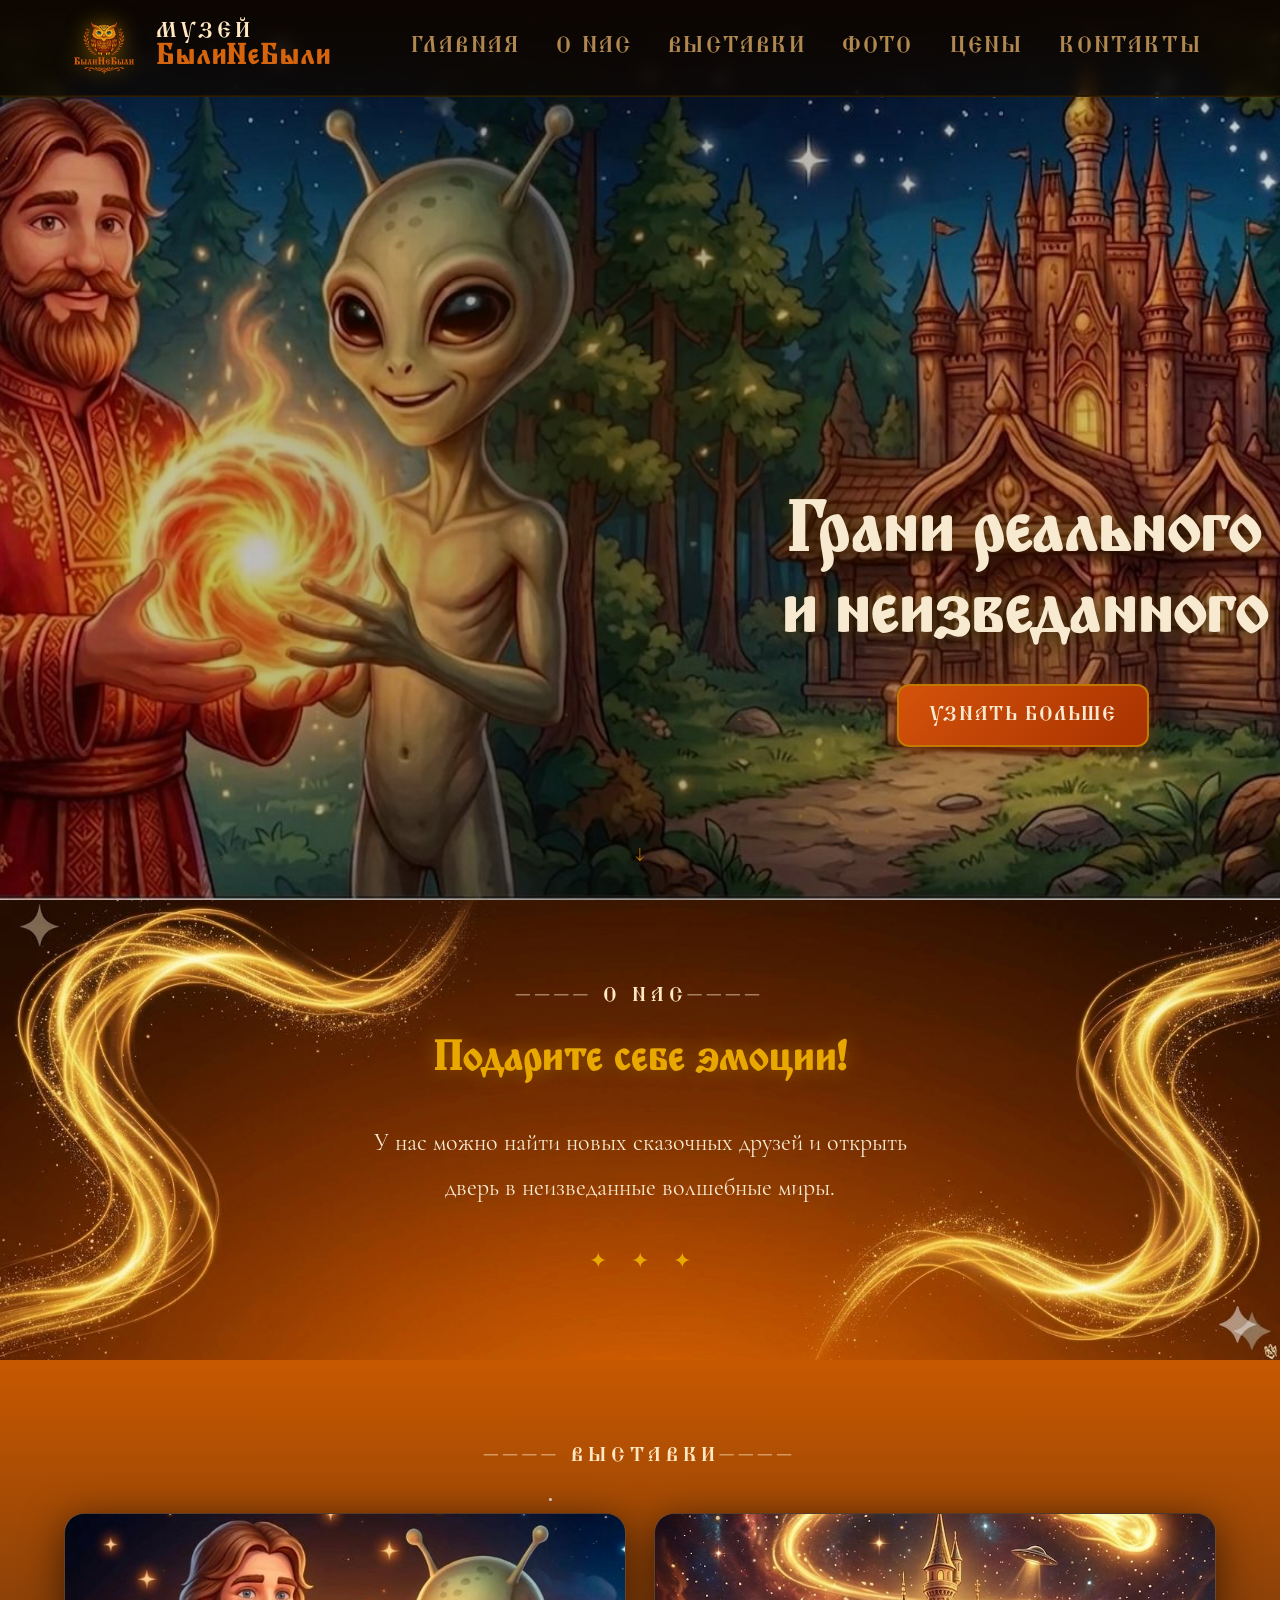
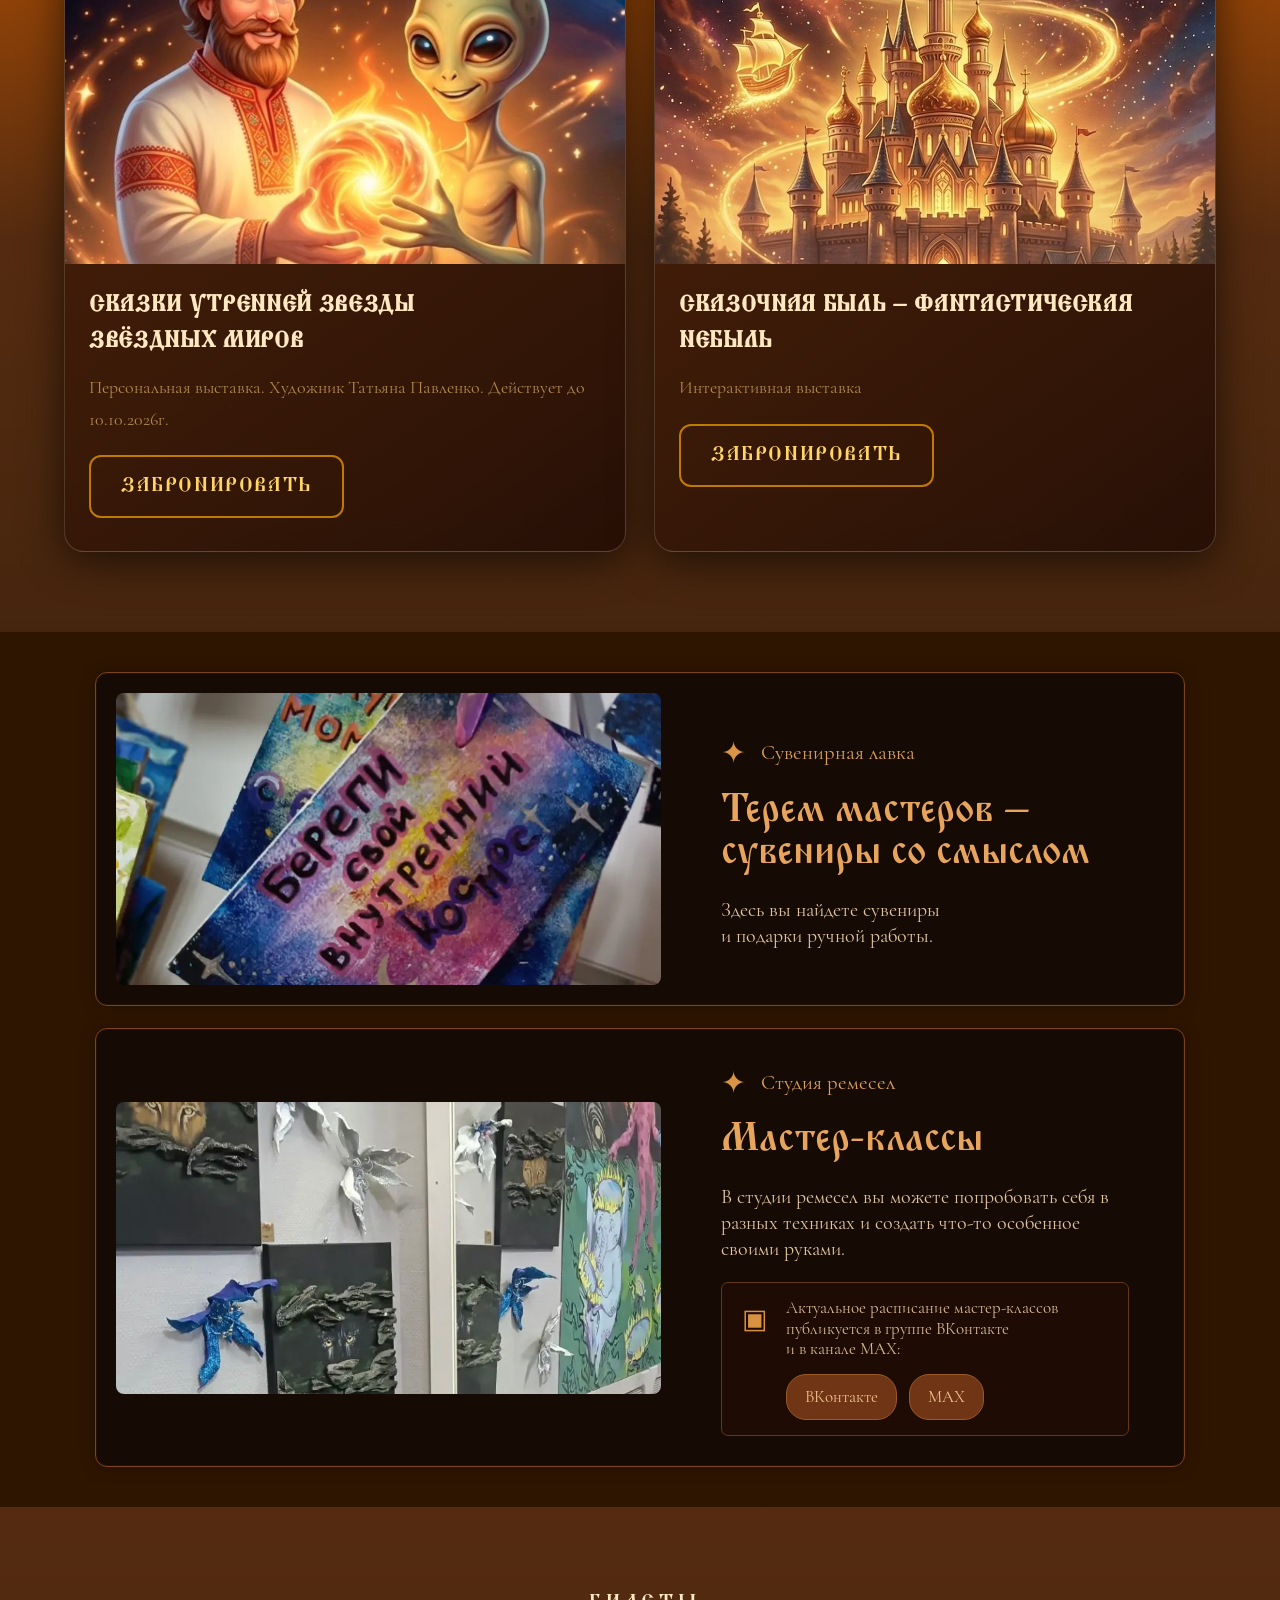
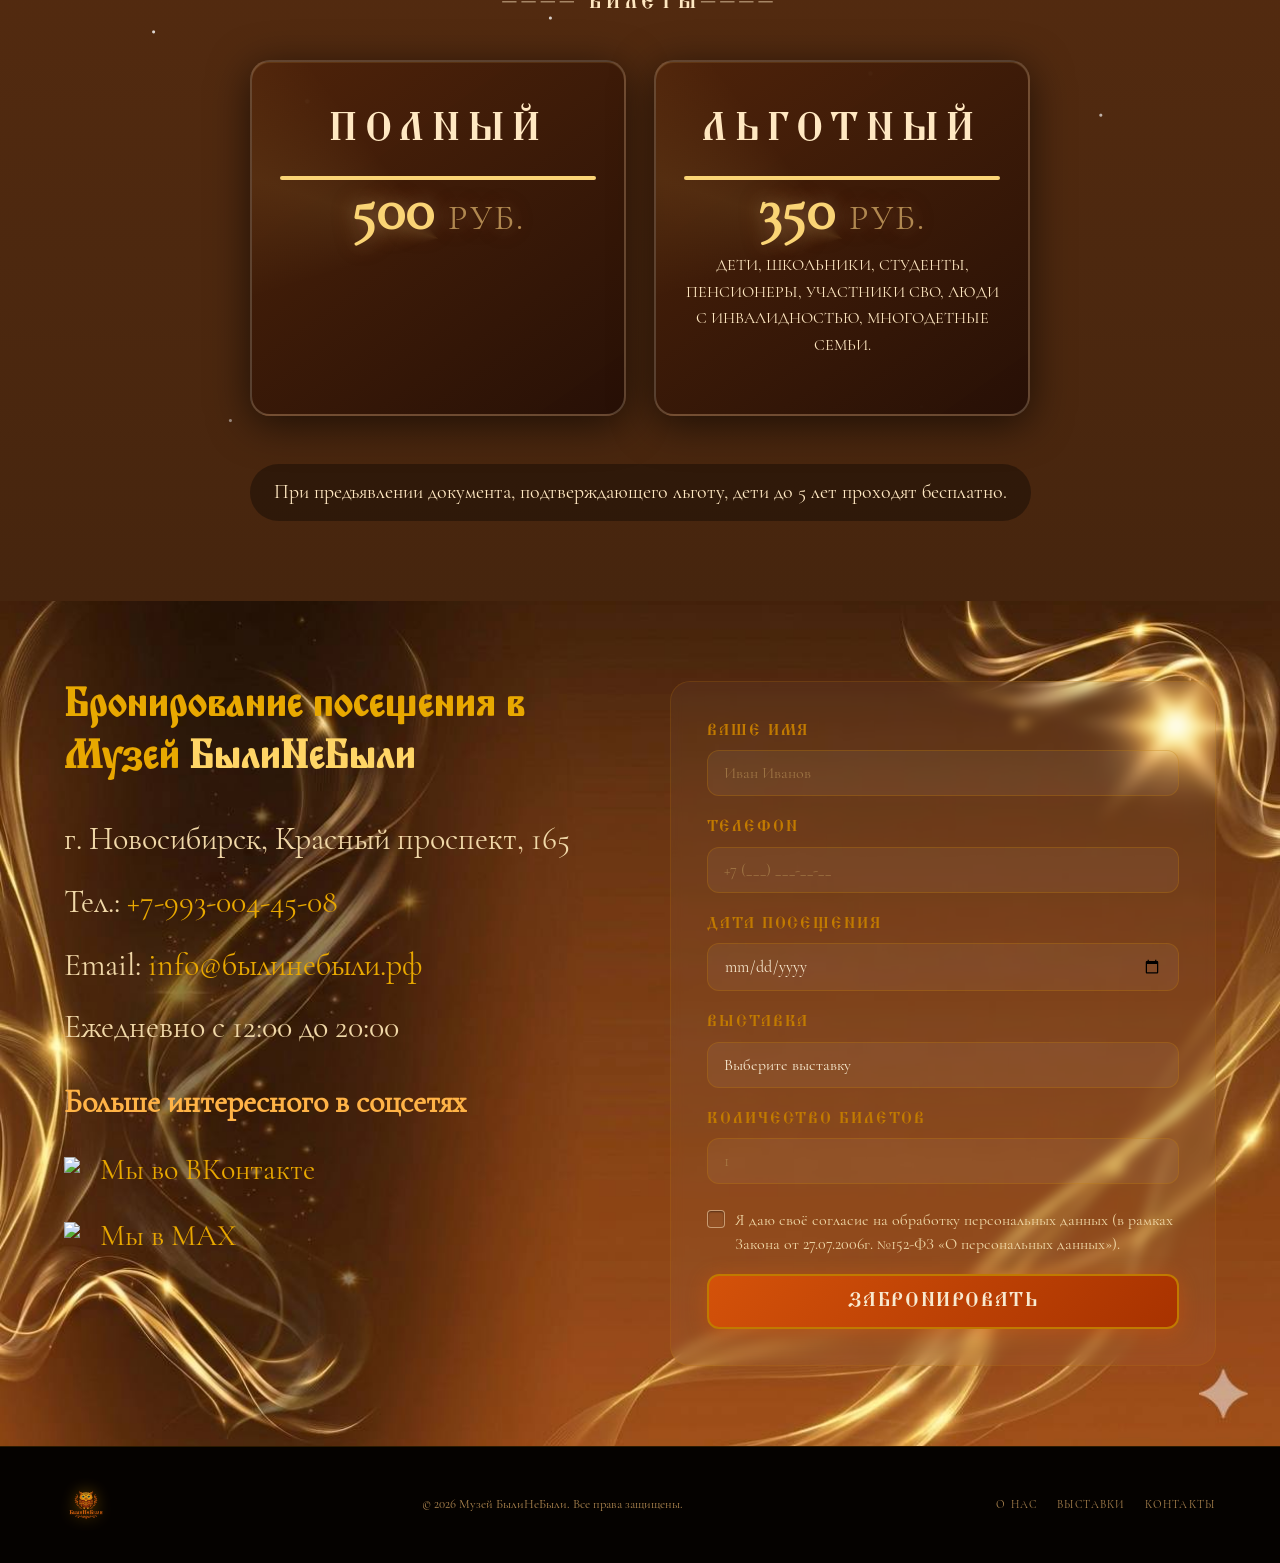
==== commit 47bd5c48: "Add section for tickets in index.html" ====
--- a/index.html
+++ b/index.html
@@ -206,6 +206,8 @@
     </div>
 
 </div>
+
+</section>
 
 
 
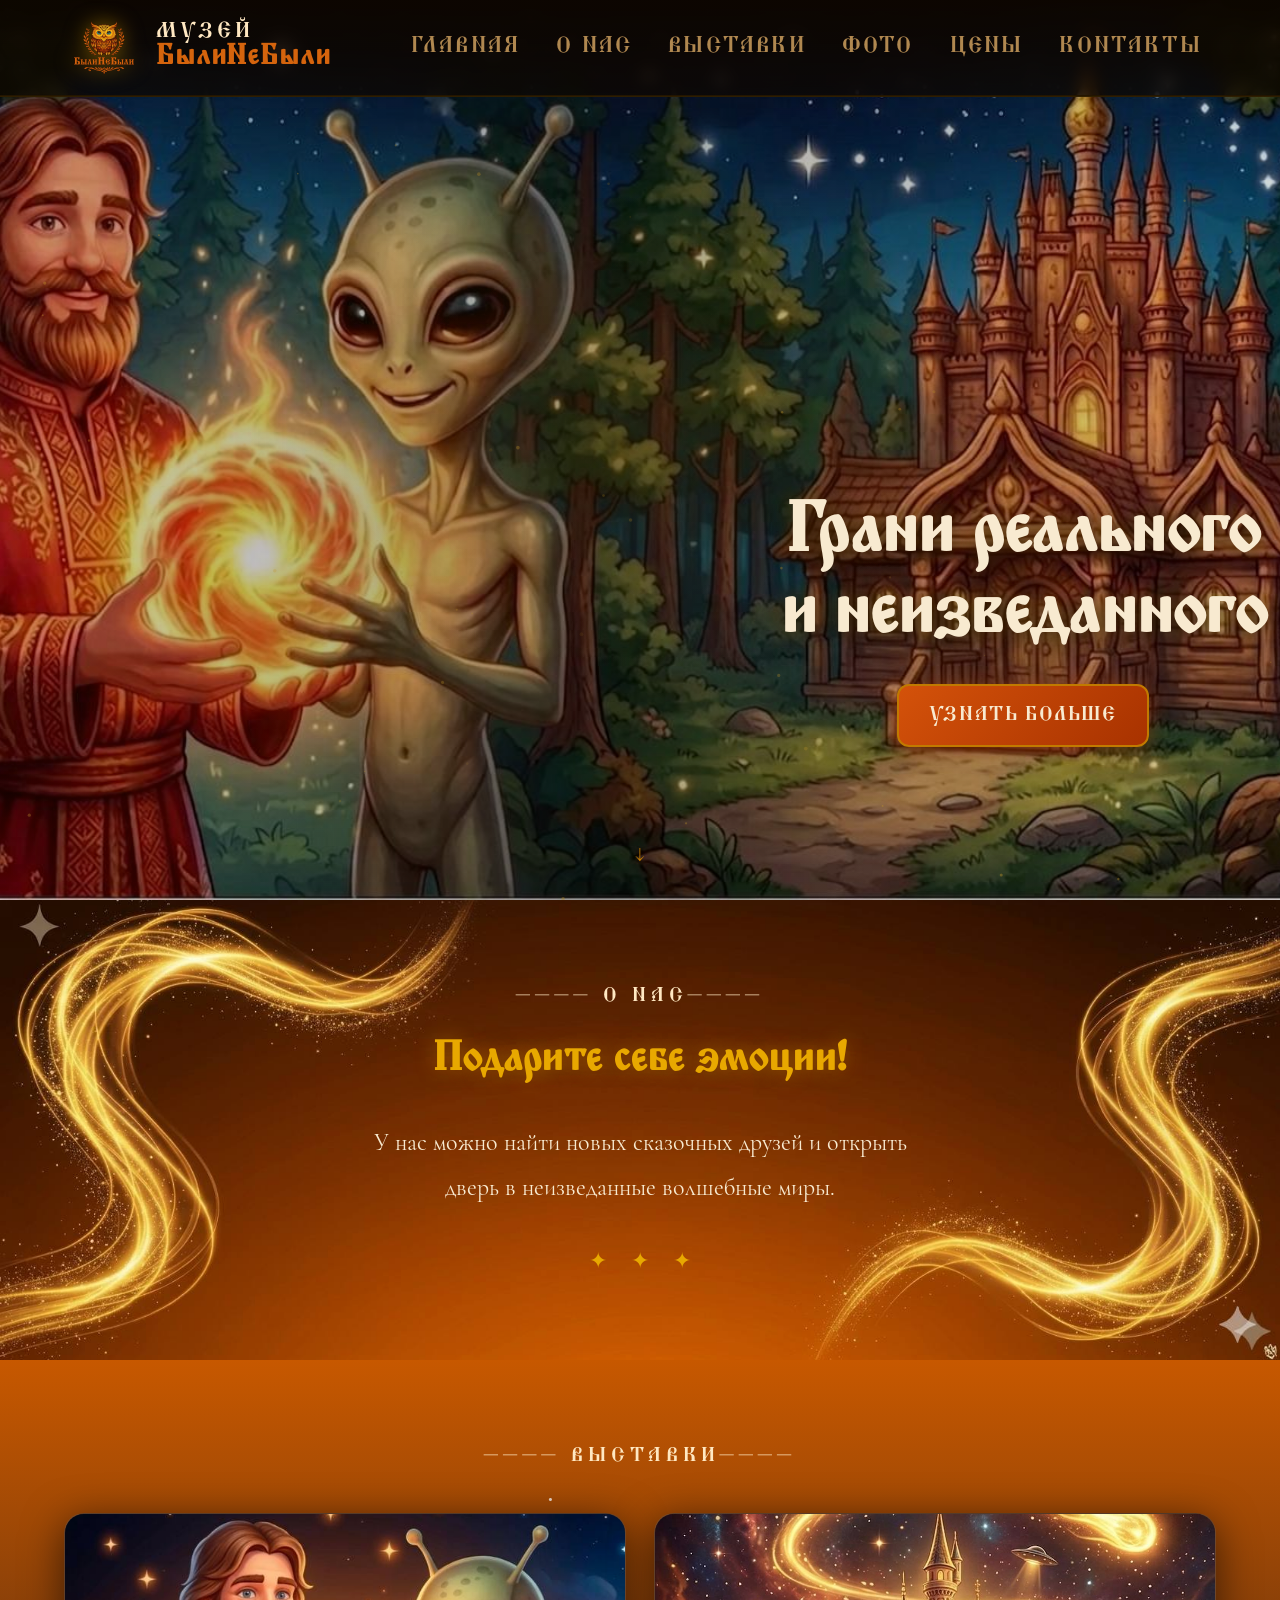
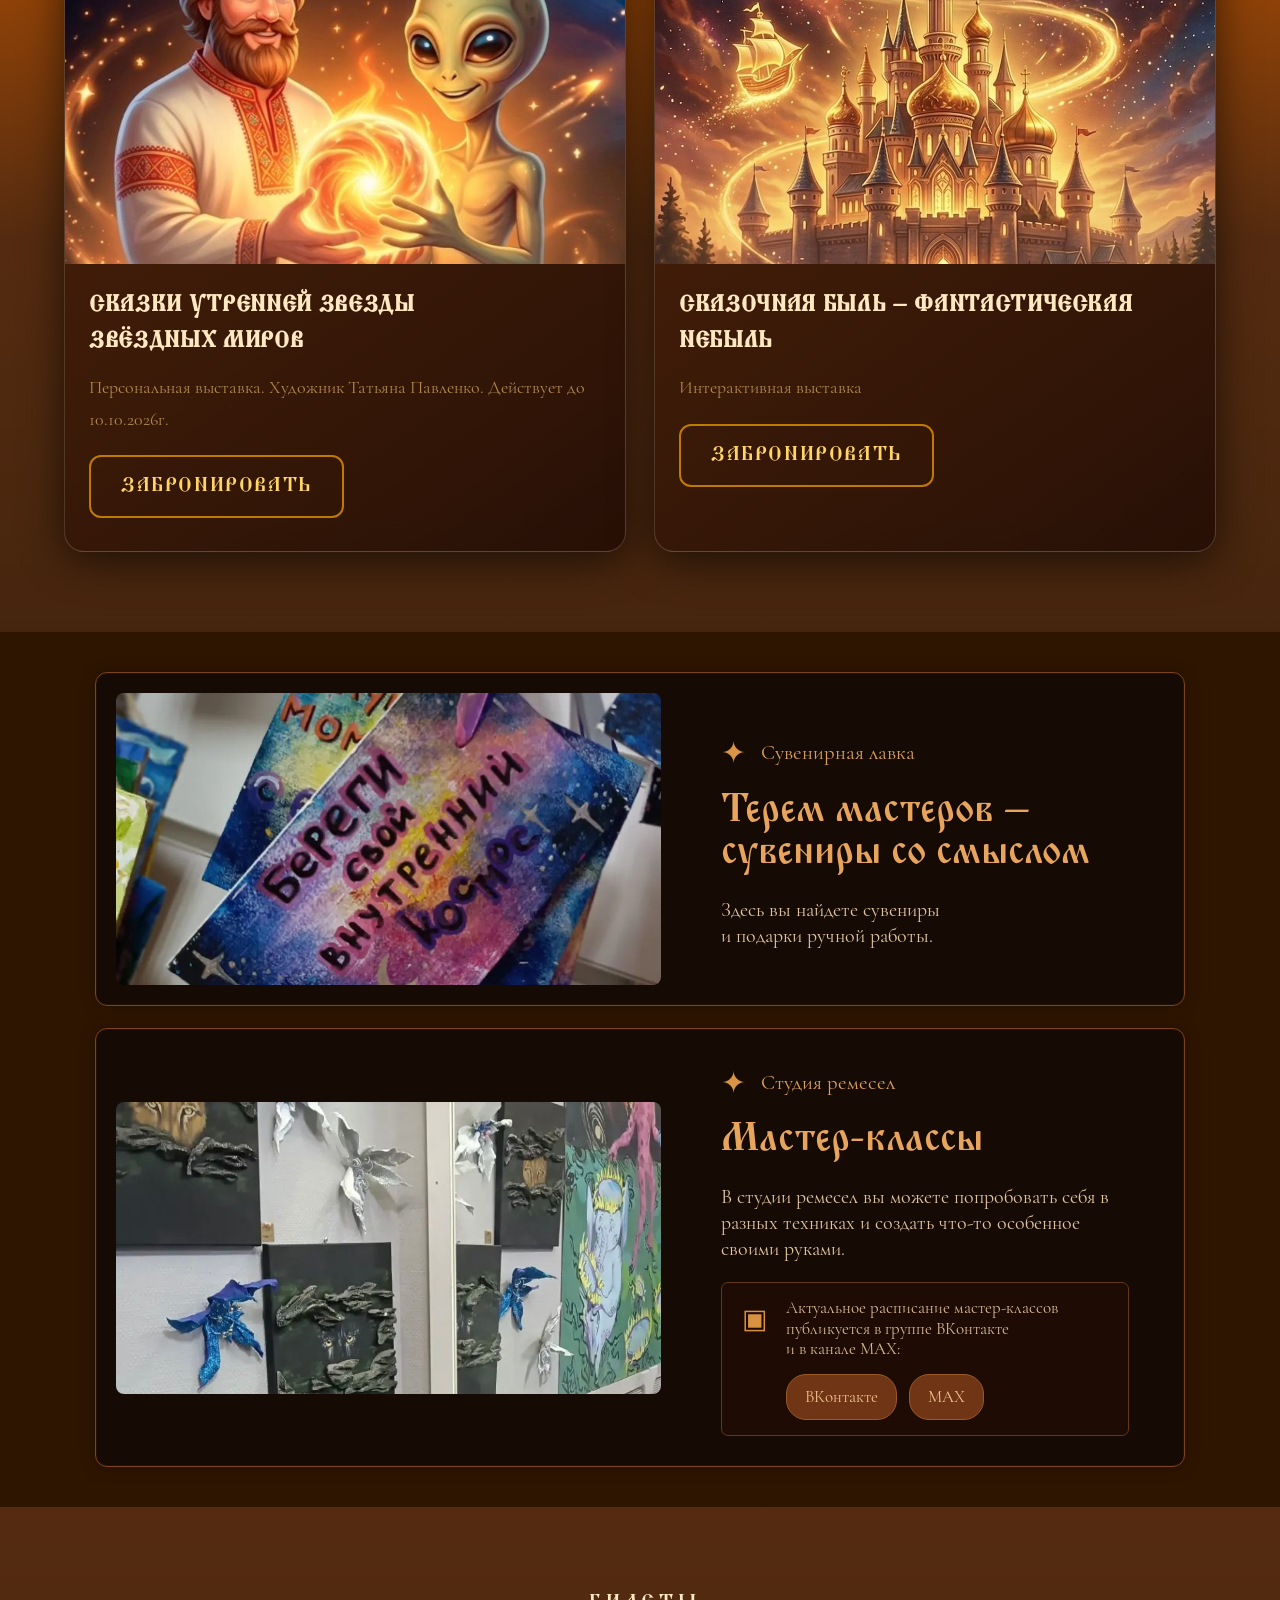
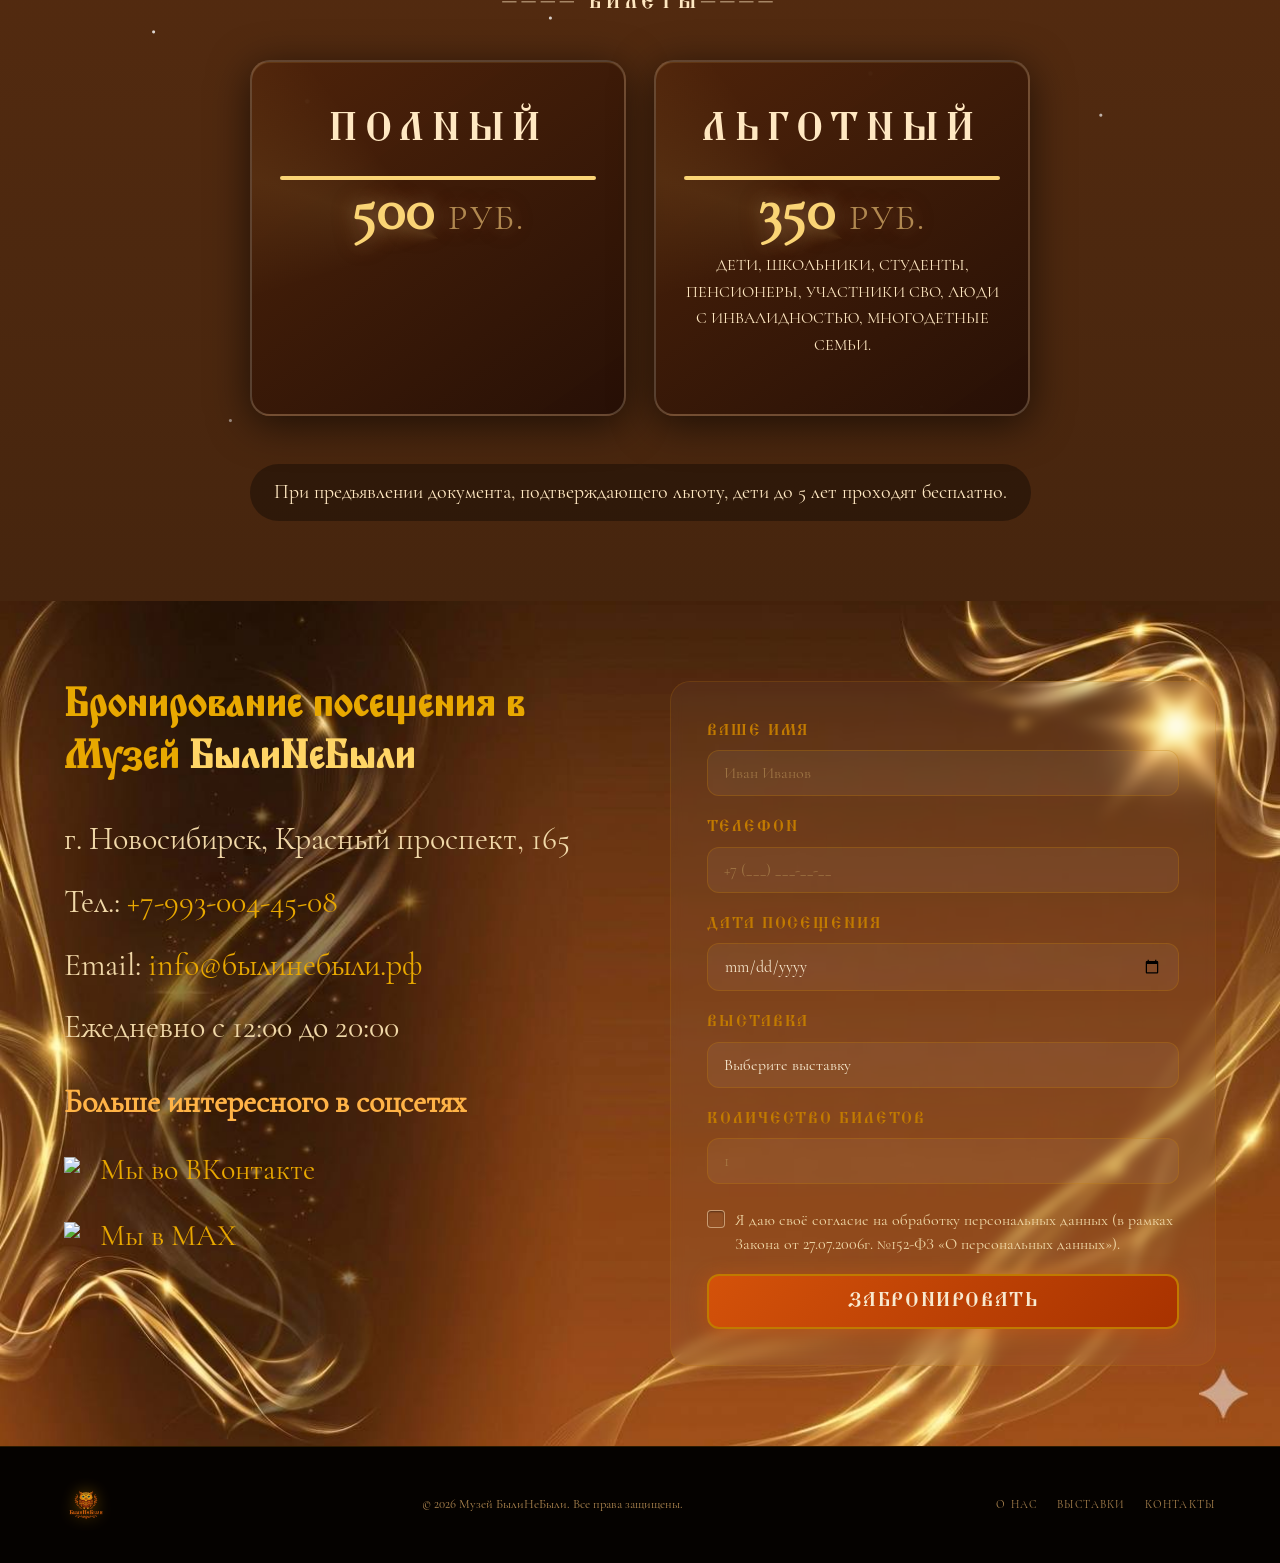
==== commit 00ef1bf1: "Remove comment for craft card section" ====
--- a/index.html
+++ b/index.html
@@ -143,7 +143,6 @@
     </div>
 
 
-    <!-- Студия ремесел -->
    <div class="craft-card craft-card-reverse">
 
     <div class="craft-image">
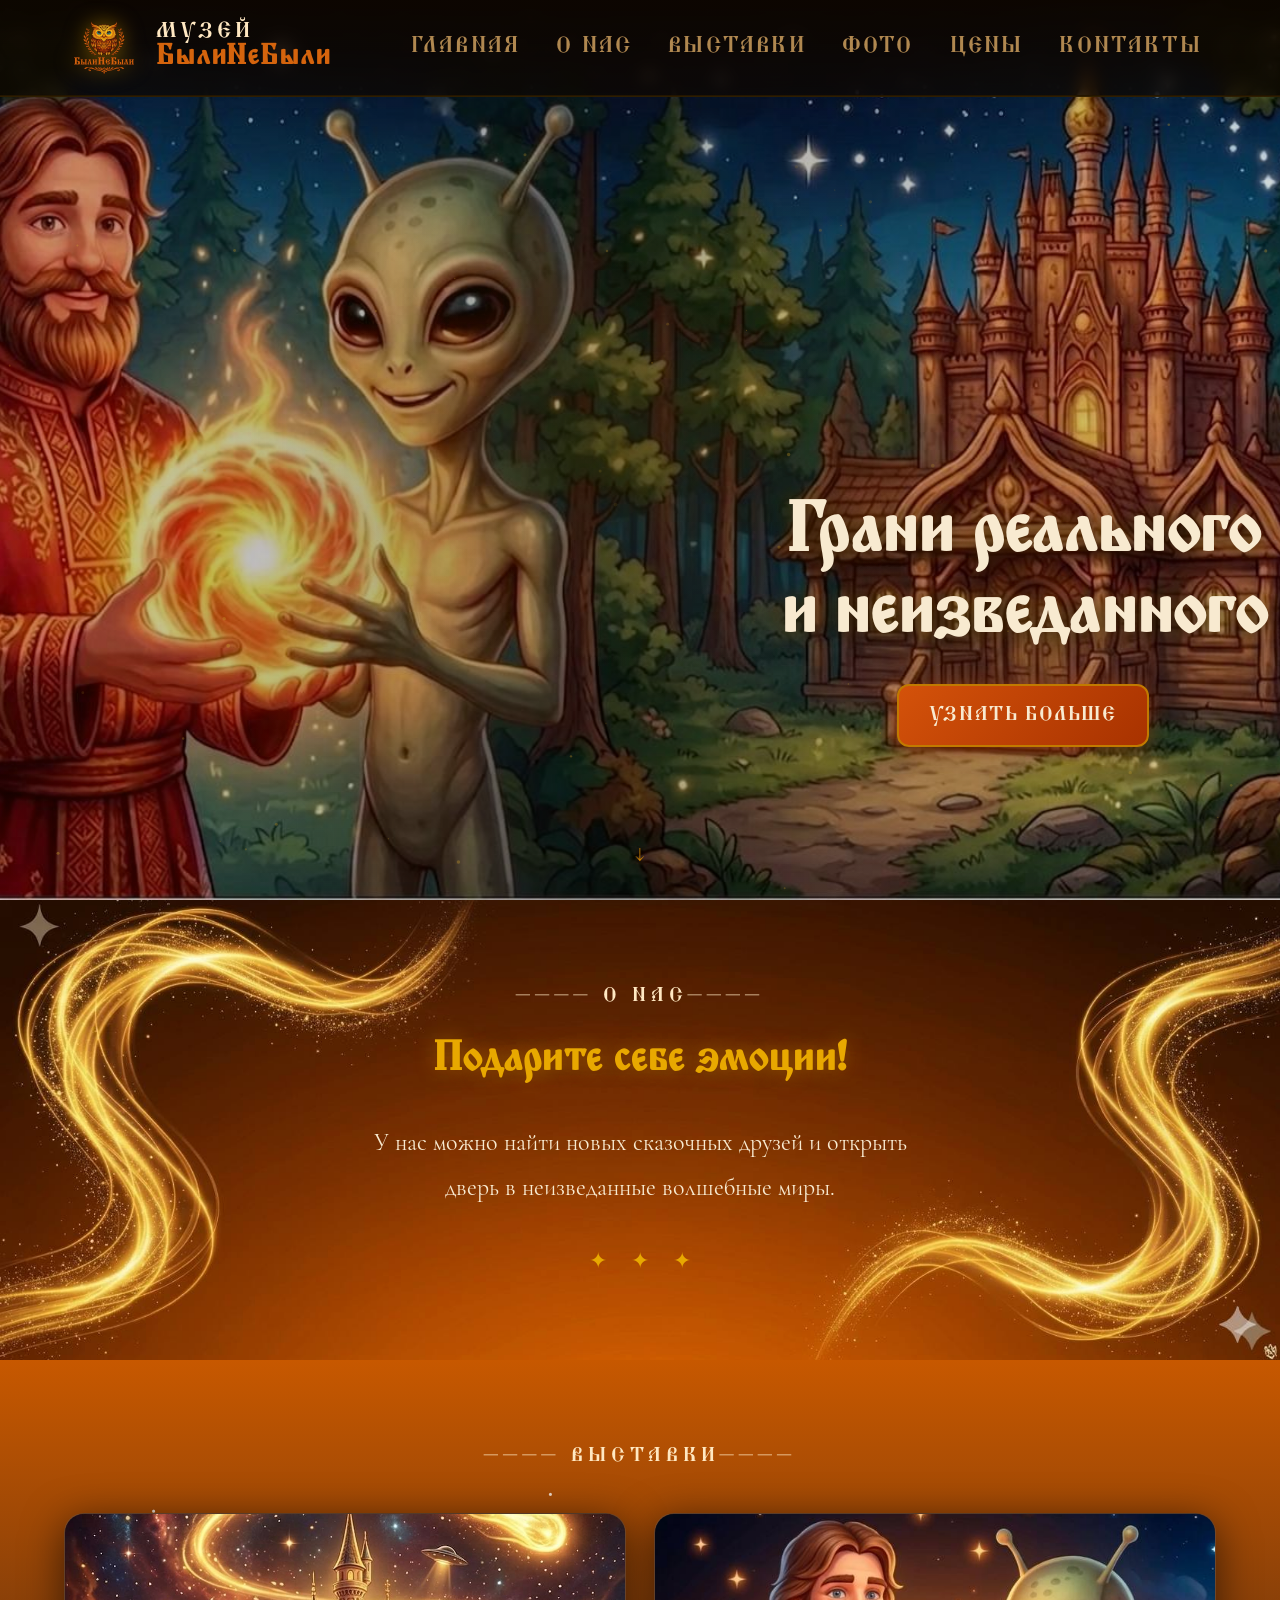
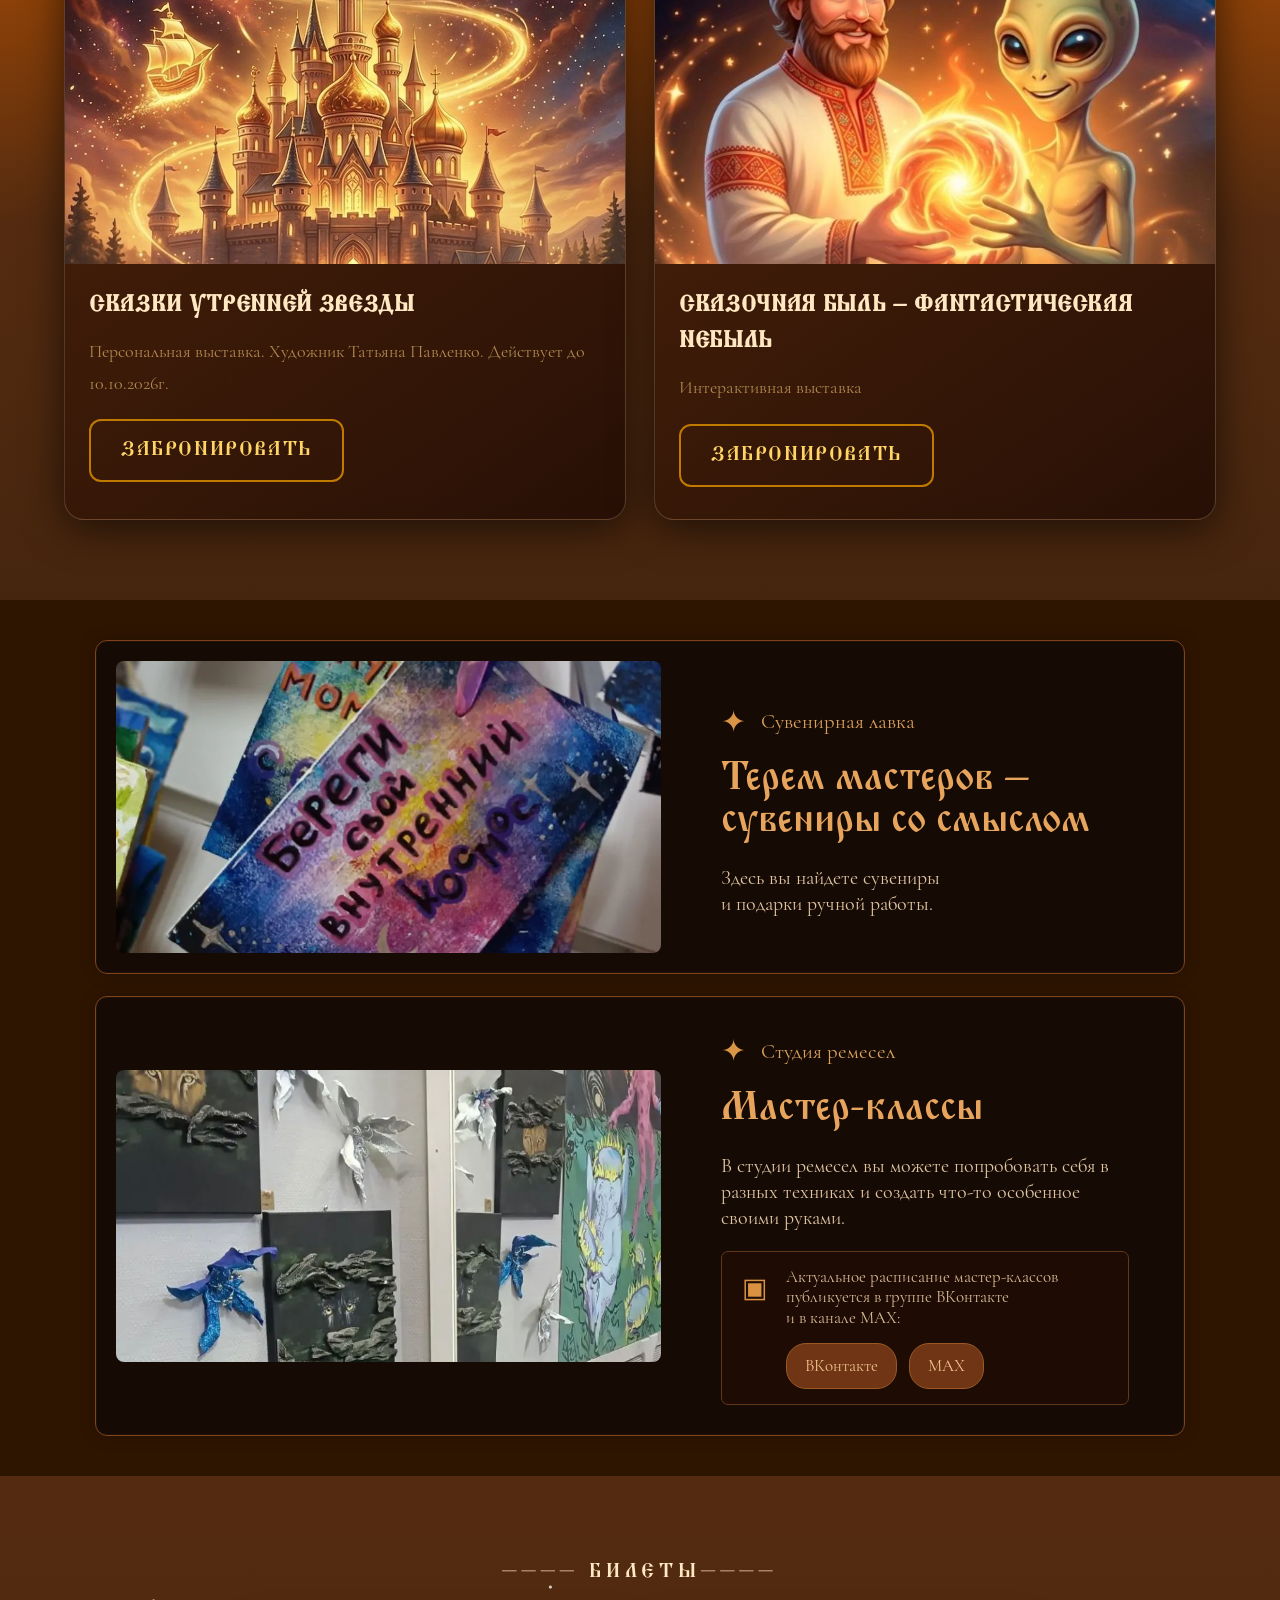
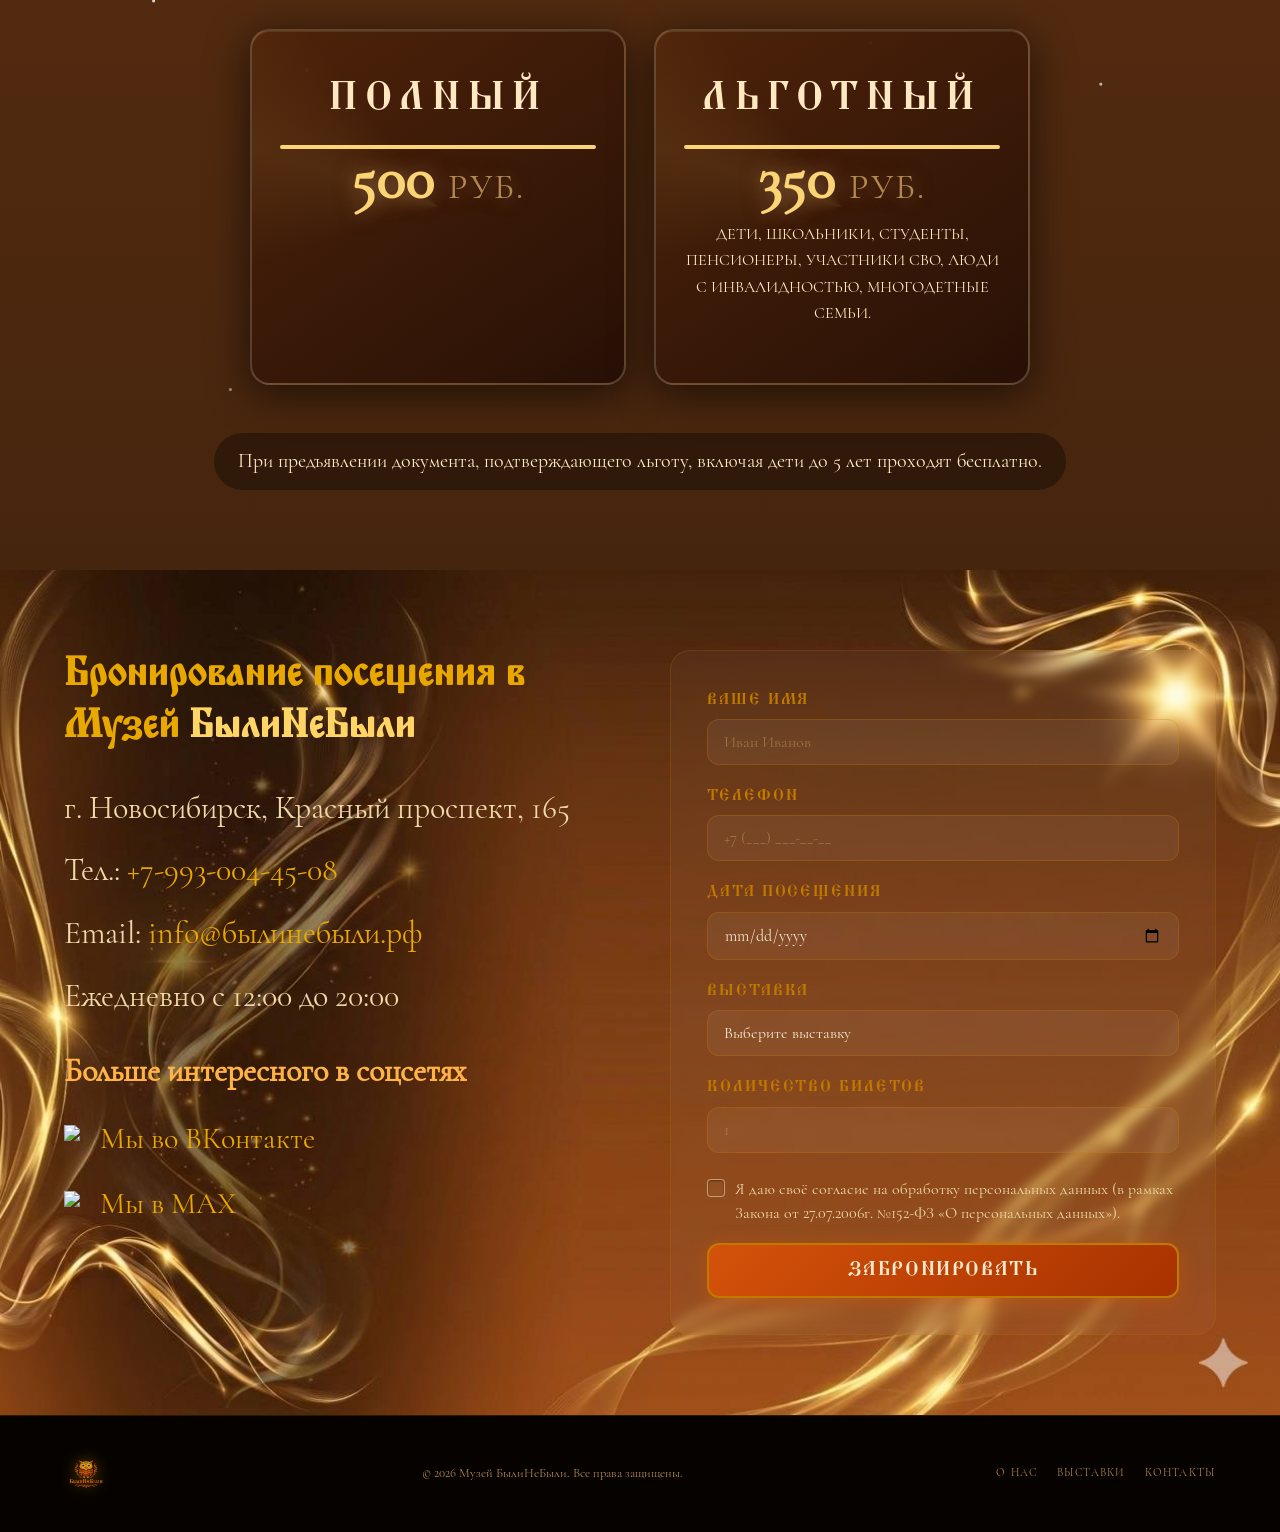
==== commit dd415204: "Update index.html" ====
--- a/index.html
+++ b/index.html
@@ -91,11 +91,11 @@
 
         <article class="exhibition-card" style="--card-delay: 0s">
           <div class="exhibition-card__img-wrap">
-            <img src="image/stars.jpg" alt="Сказки и фэнтези звёздных миров" class="exhibition-card__img" />
+            <img src="image/word_tales.jpg" alt="Сказки и фэнтези звёздных миров" class="exhibition-card__img" />
             <div class="exhibition-card__glow"></div>
           </div>
           <div class="exhibition-card__body">
-            <h3 class="exhibition-card__title">Сказки утренней звезды<br />звёздных миров</h3>
+            <h3 class="exhibition-card__title">Сказки утренней звезды</h3>
             <p class="exhibition-card__desc">
               Персональная выставка. Художник Татьяна Павленко.  Действует до 10.10.2026г.
             </p>
@@ -105,7 +105,7 @@
 
         <article class="exhibition-card" style="--card-delay: 0.15s">
           <div class="exhibition-card__img-wrap">
-            <img src="image/word_tales.jpg" alt="Мир сказок" class="exhibition-card__img" />
+            <img src="image/stars.jpg" alt="Мир сказок" class="exhibition-card__img" />
             <div class="exhibition-card__glow"></div>
           </div>
           <div class="exhibition-card__body">
@@ -233,7 +233,7 @@
         <div class="ticket-card__note">ДЕТИ, ШКОЛЬНИКИ, СТУДЕНТЫ, ПЕНСИОНЕРЫ, УЧАСТНИКИ СВО, ЛЮДИ С ИНВАЛИДНОСТЬЮ, МНОГОДЕТНЫЕ СЕМЬИ.</div>
       </div>
          </div>
-    <p class="tickets__info">При предъявлении документа, подтверждающего льготу, дети до 5 лет проходят бесплатно.</p>
+    <p class="tickets__info">При предъявлении документа, подтверждающего льготу, включая дети до 5 лет проходят бесплатно.</p>
   </div>
 
     </div>
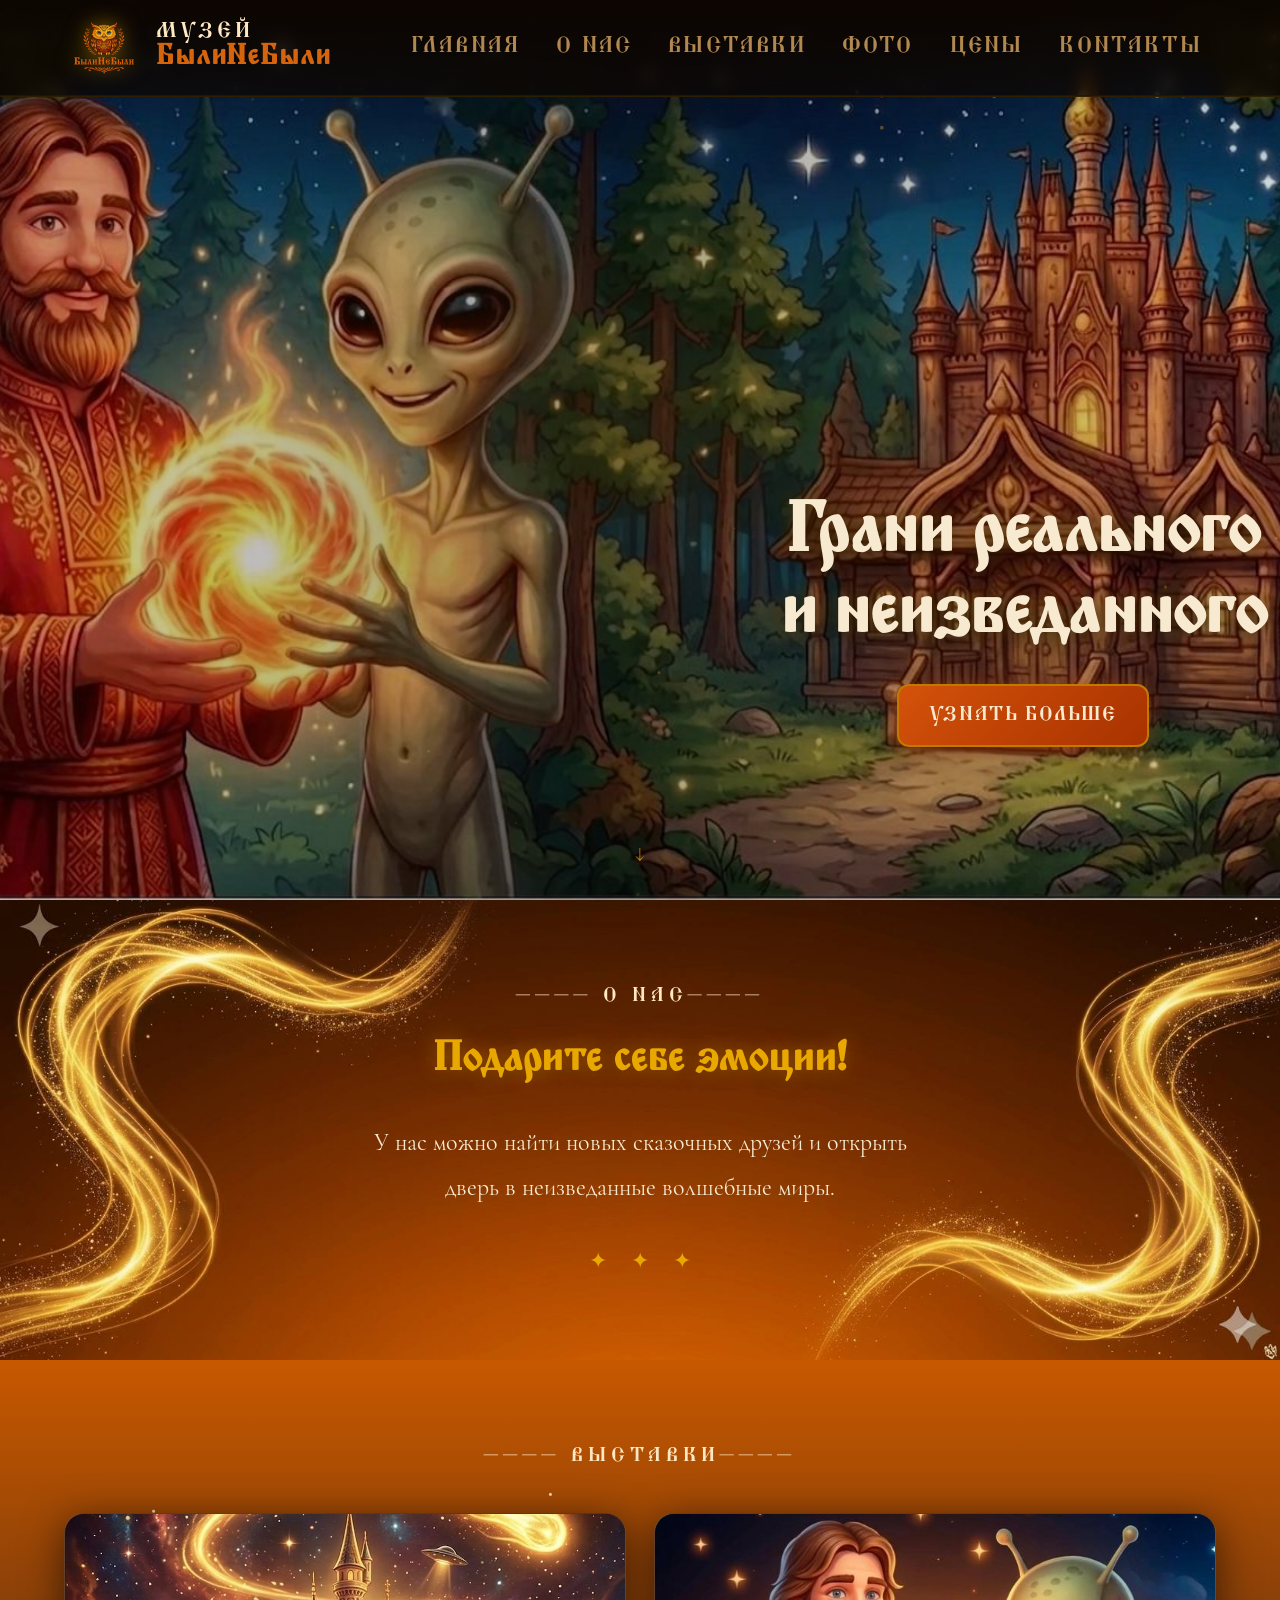
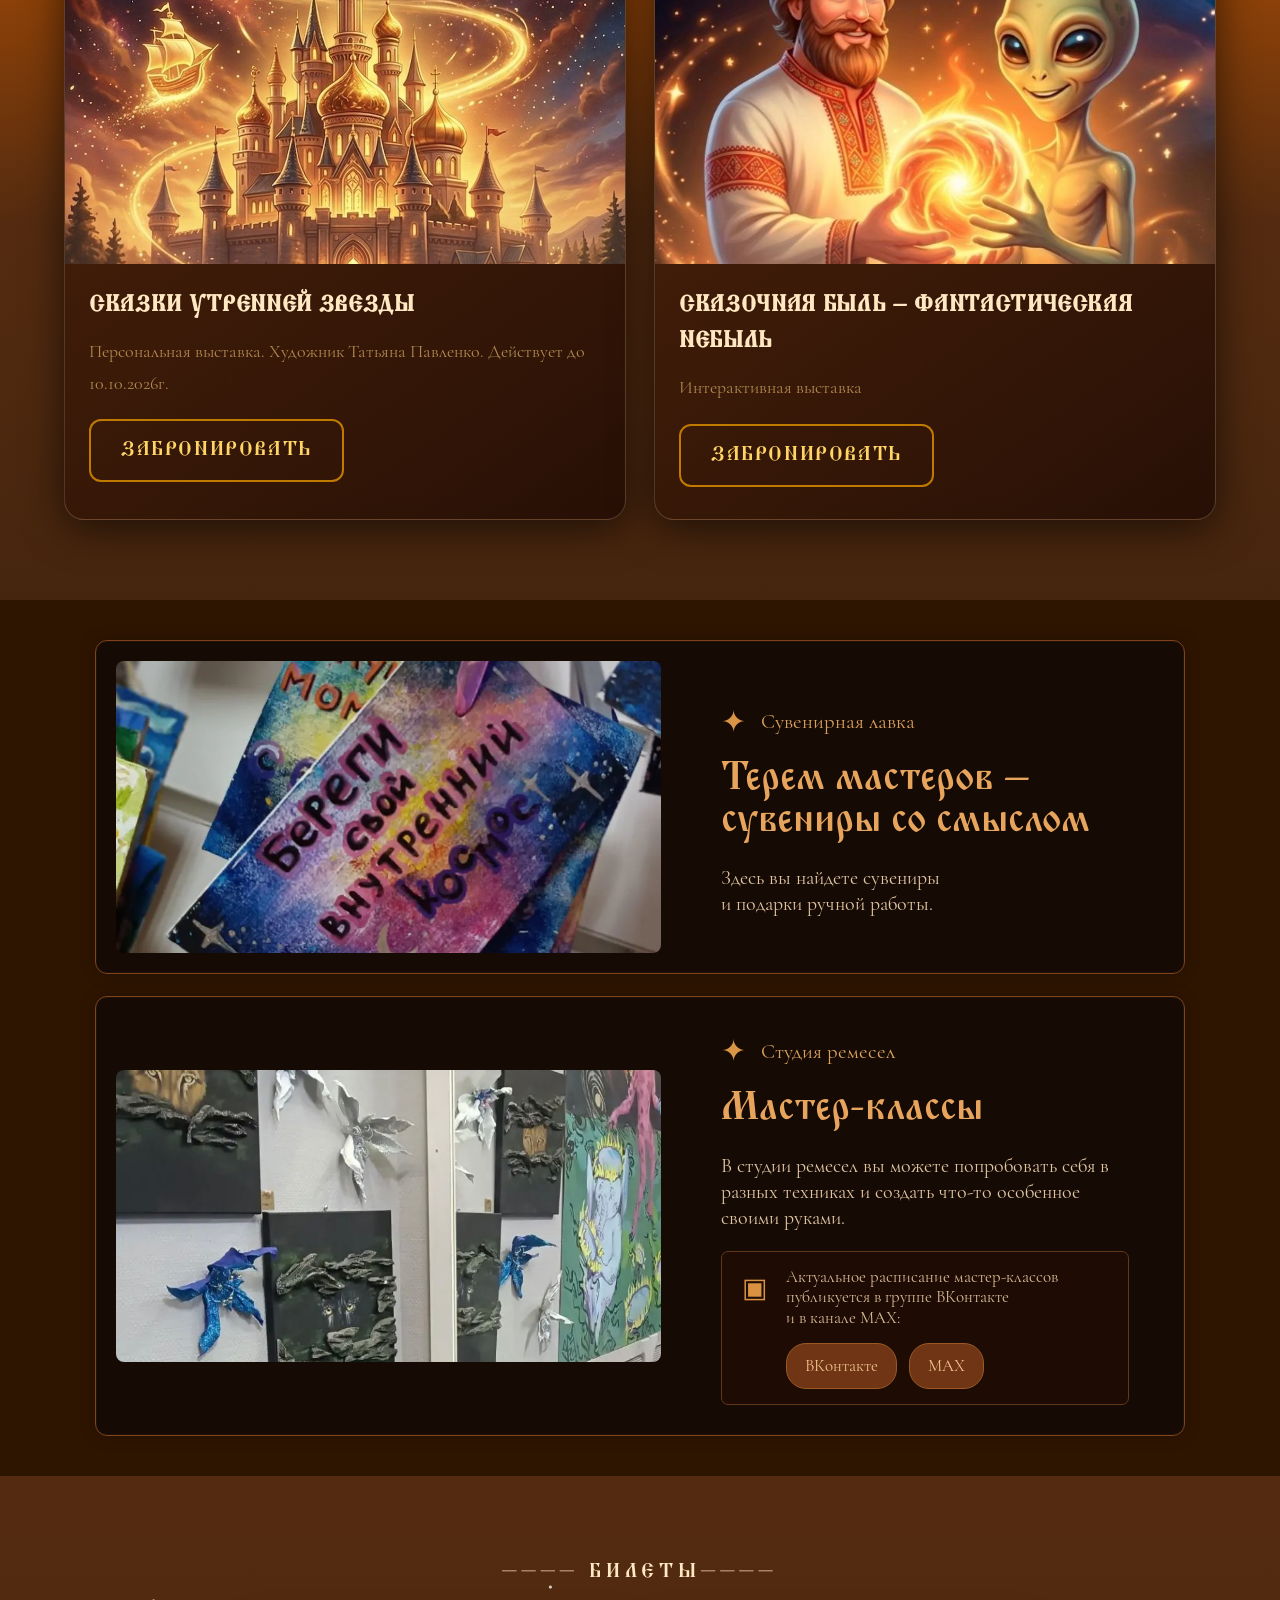
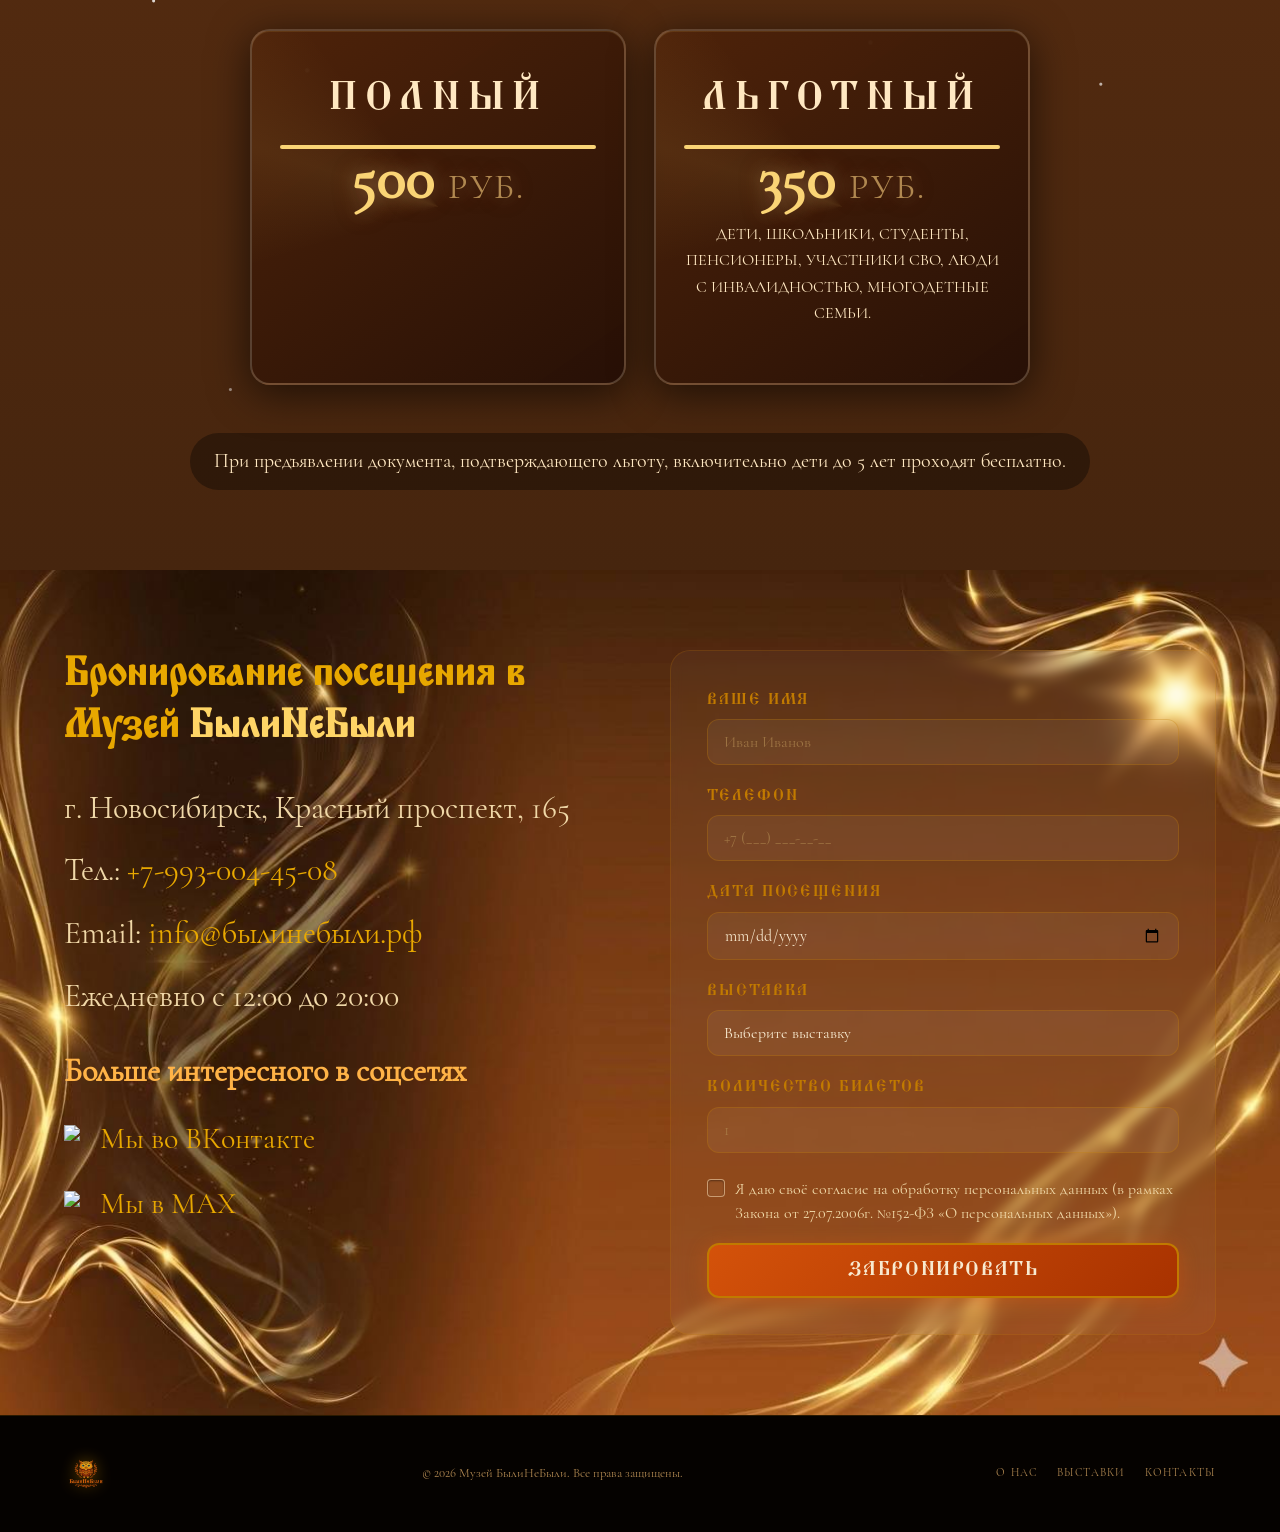
==== commit 8637b917: "Update index.html" ====
--- a/index.html
+++ b/index.html
@@ -233,7 +233,7 @@
         <div class="ticket-card__note">ДЕТИ, ШКОЛЬНИКИ, СТУДЕНТЫ, ПЕНСИОНЕРЫ, УЧАСТНИКИ СВО, ЛЮДИ С ИНВАЛИДНОСТЬЮ, МНОГОДЕТНЫЕ СЕМЬИ.</div>
       </div>
          </div>
-    <p class="tickets__info">При предъявлении документа, подтверждающего льготу, включая дети до 5 лет проходят бесплатно.</p>
+    <p class="tickets__info">При предъявлении документа, подтверждающего льготу, включительно дети до 5 лет проходят бесплатно.</p>
   </div>
 
     </div>
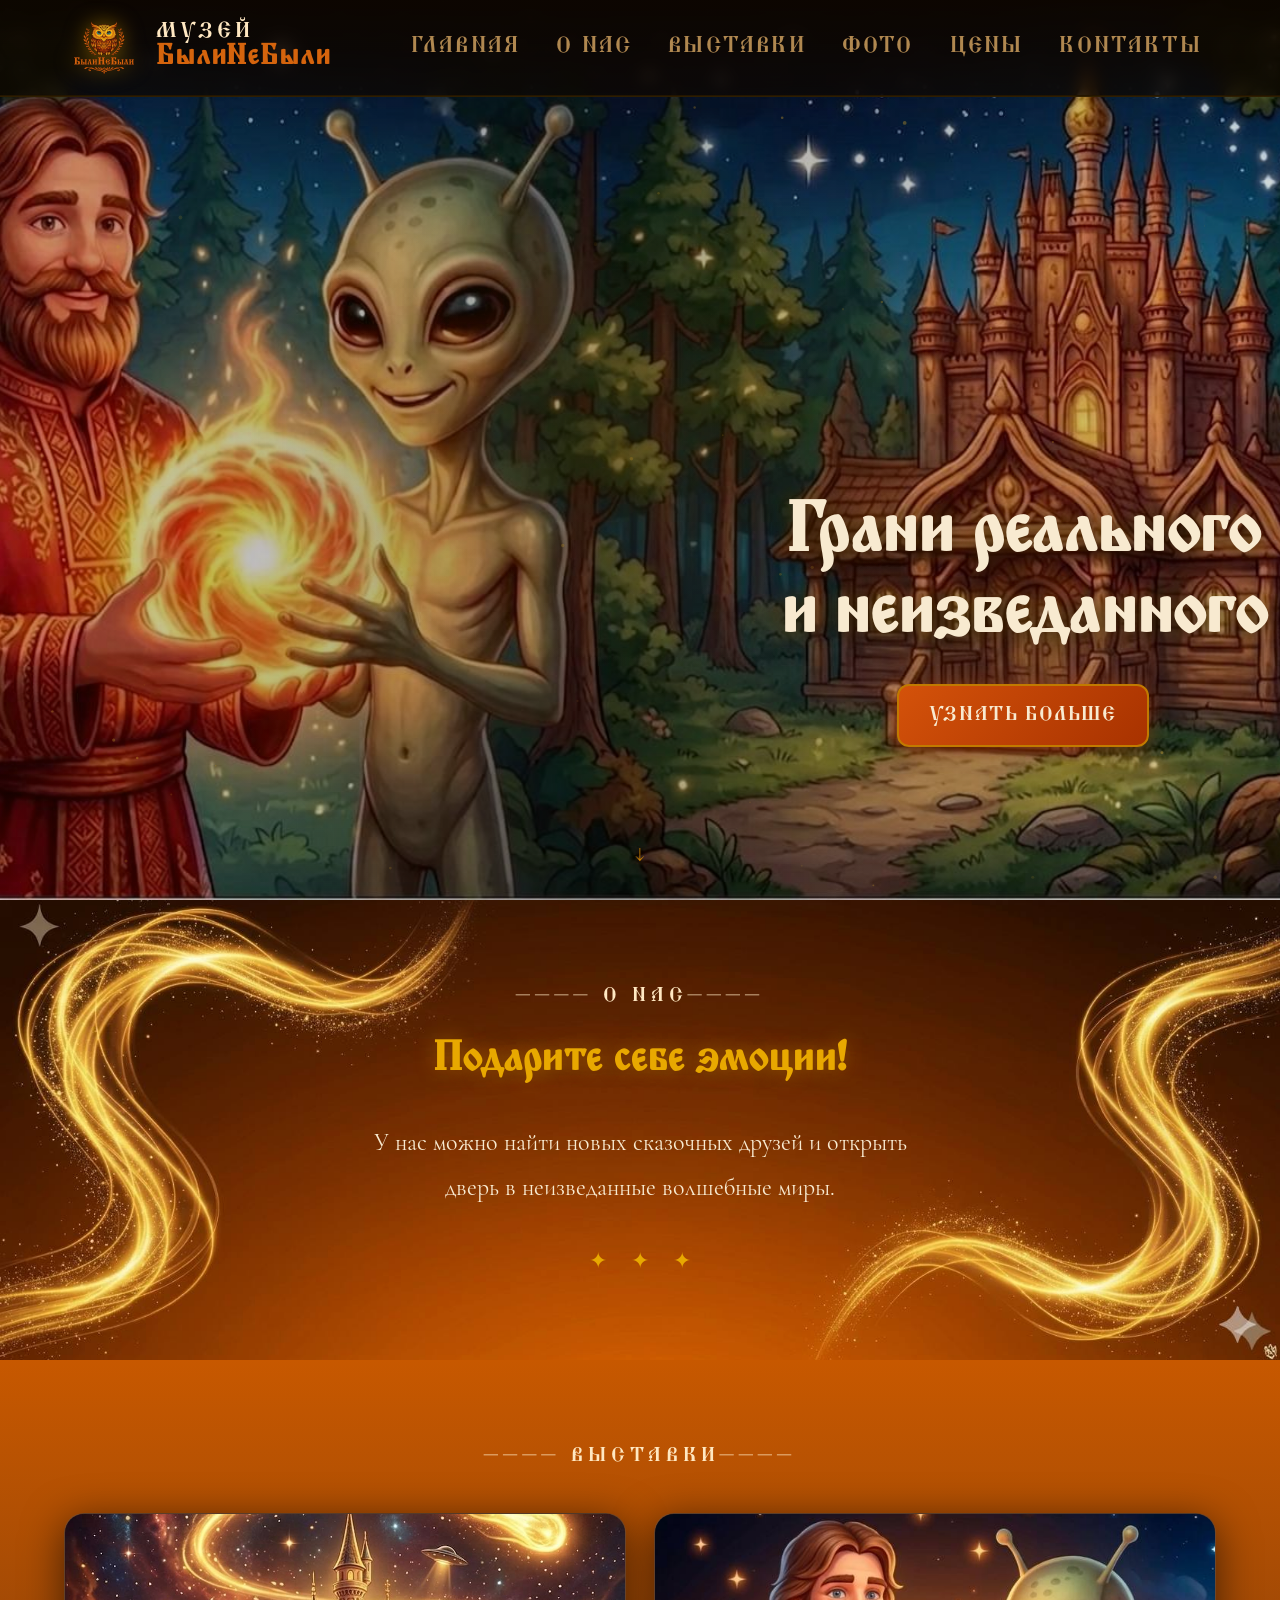
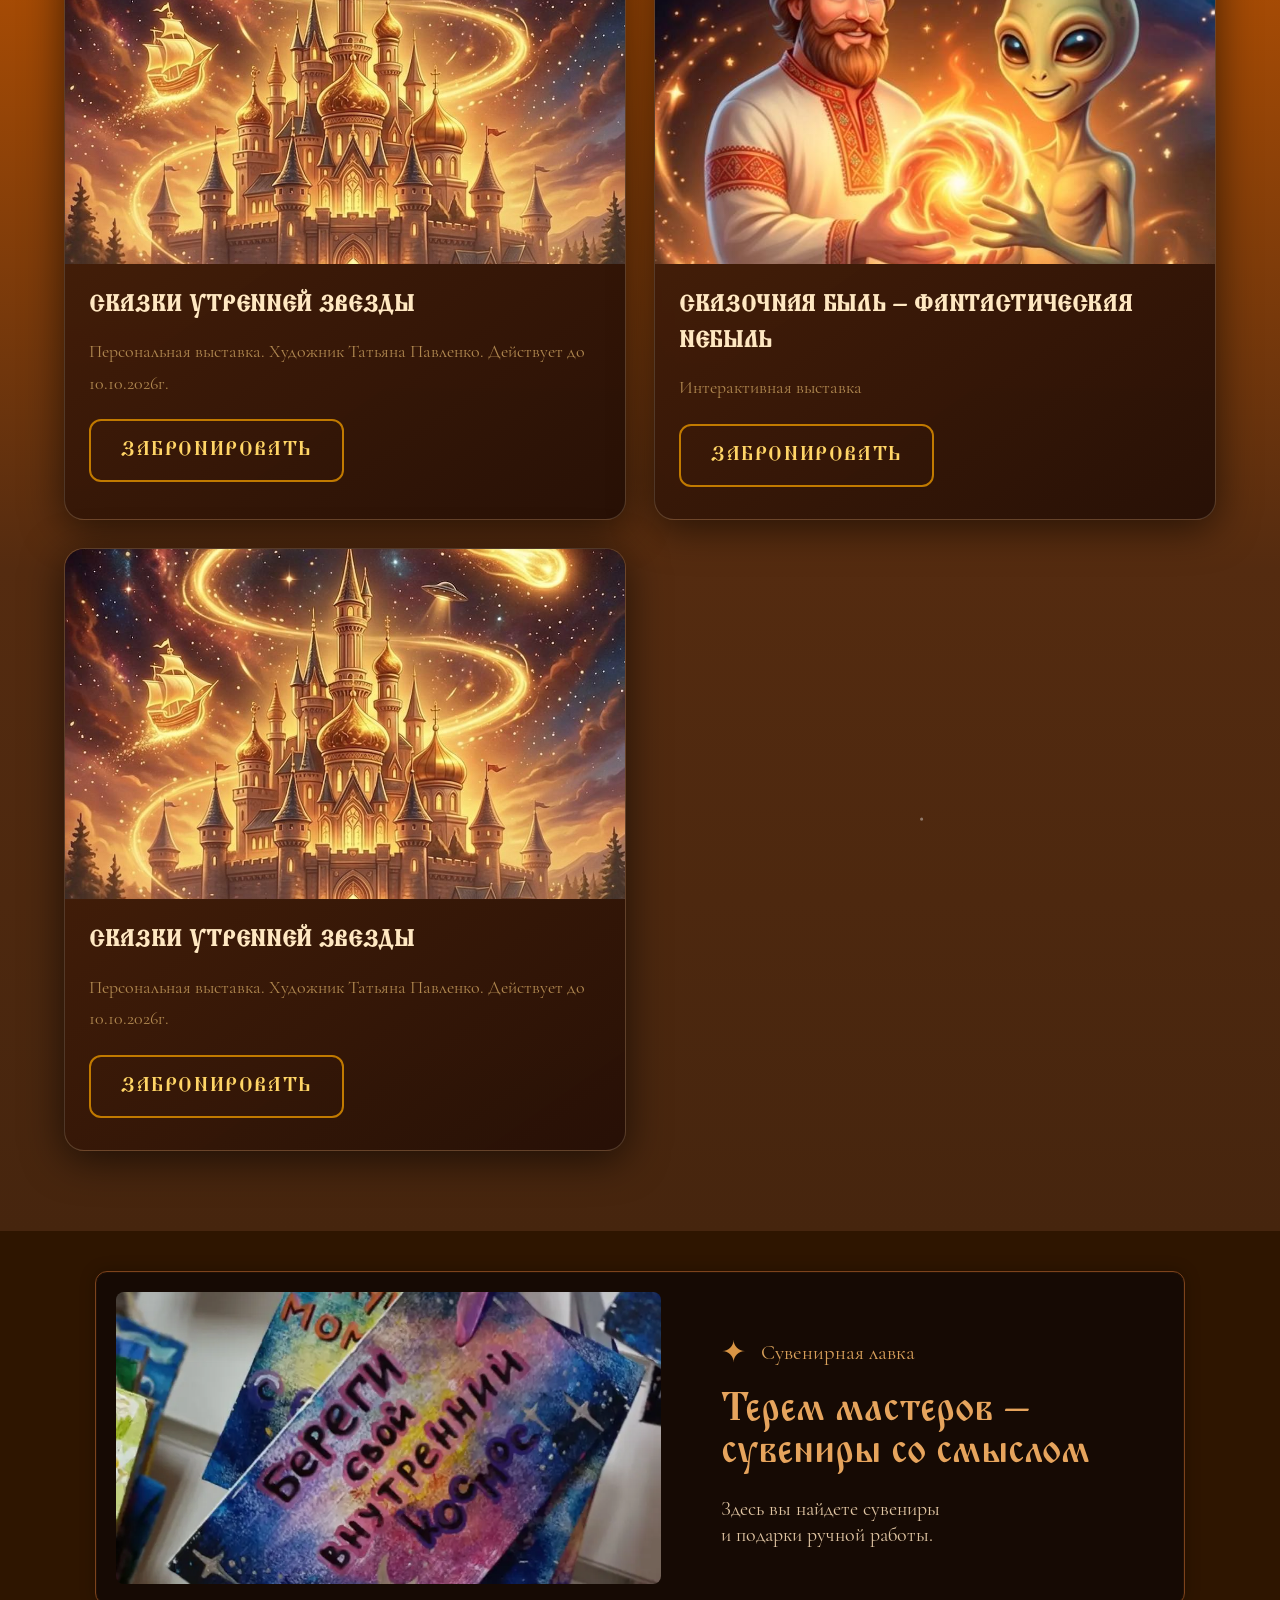
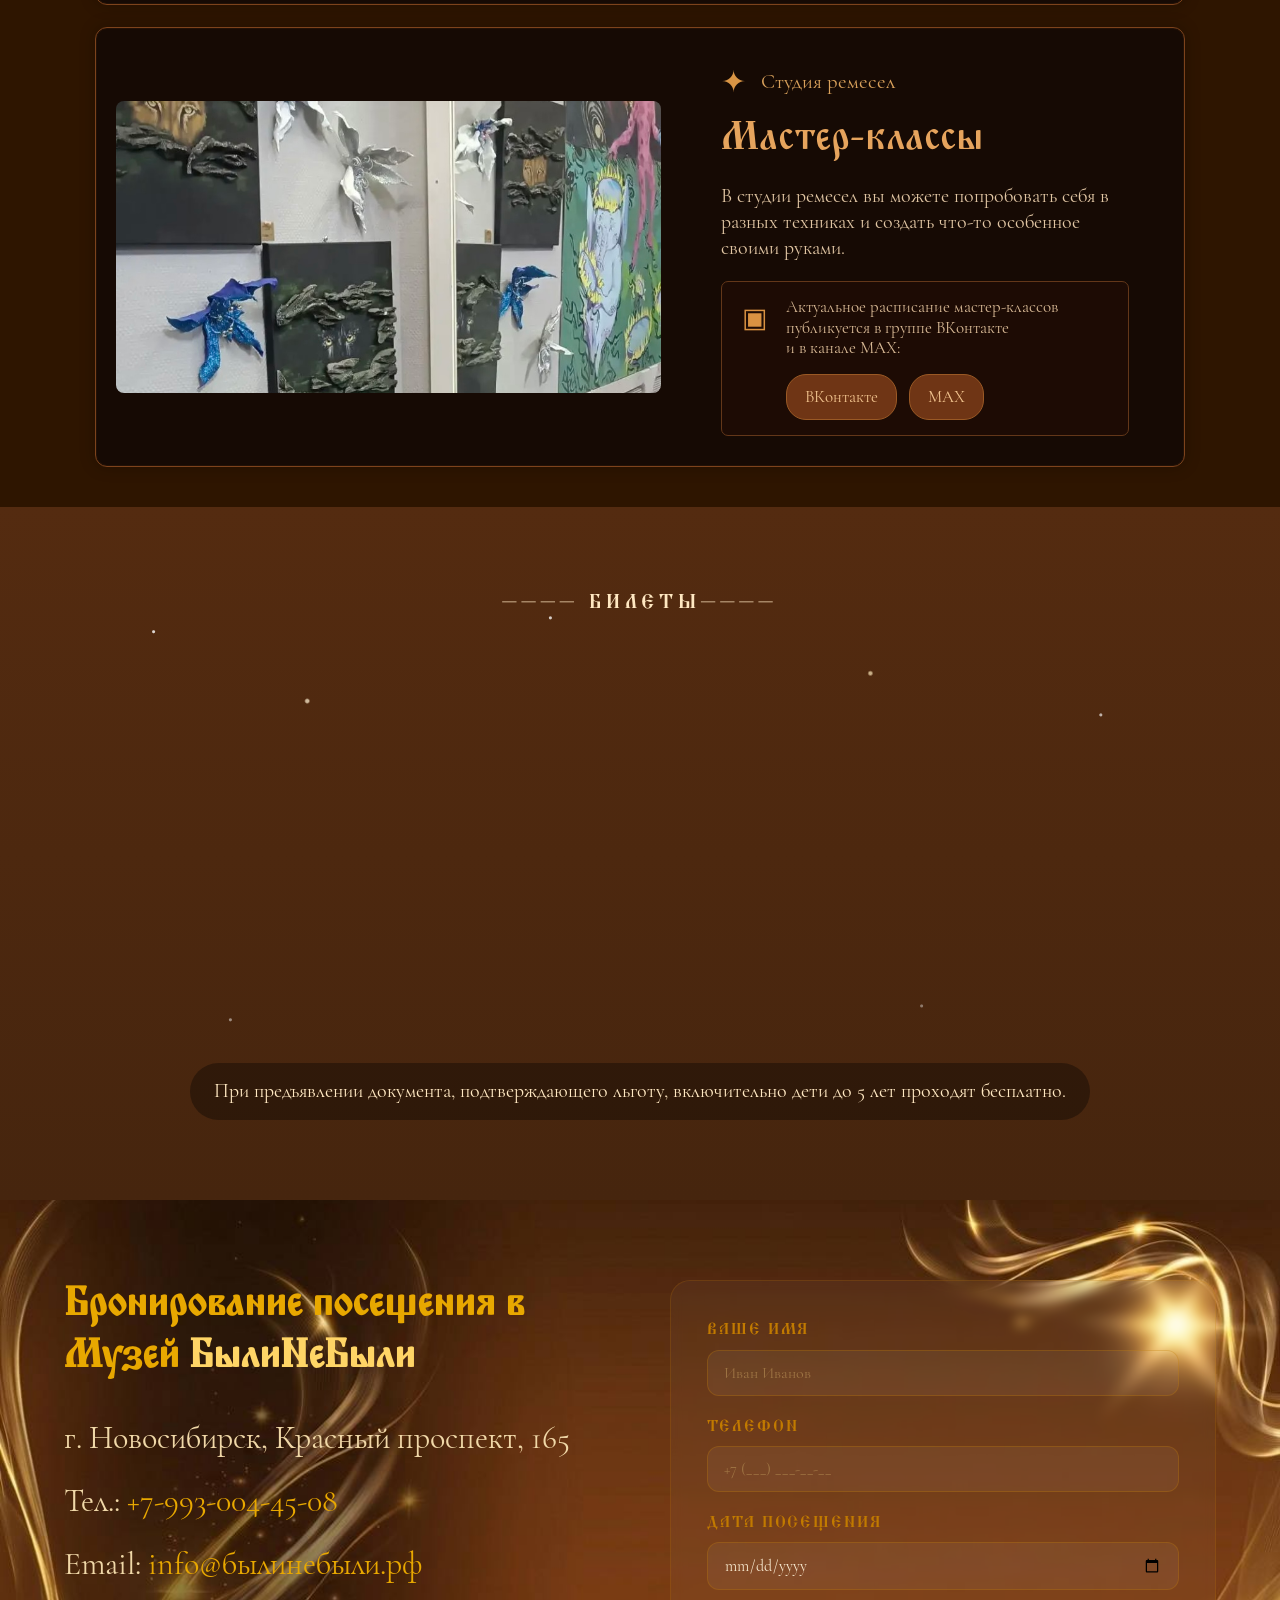
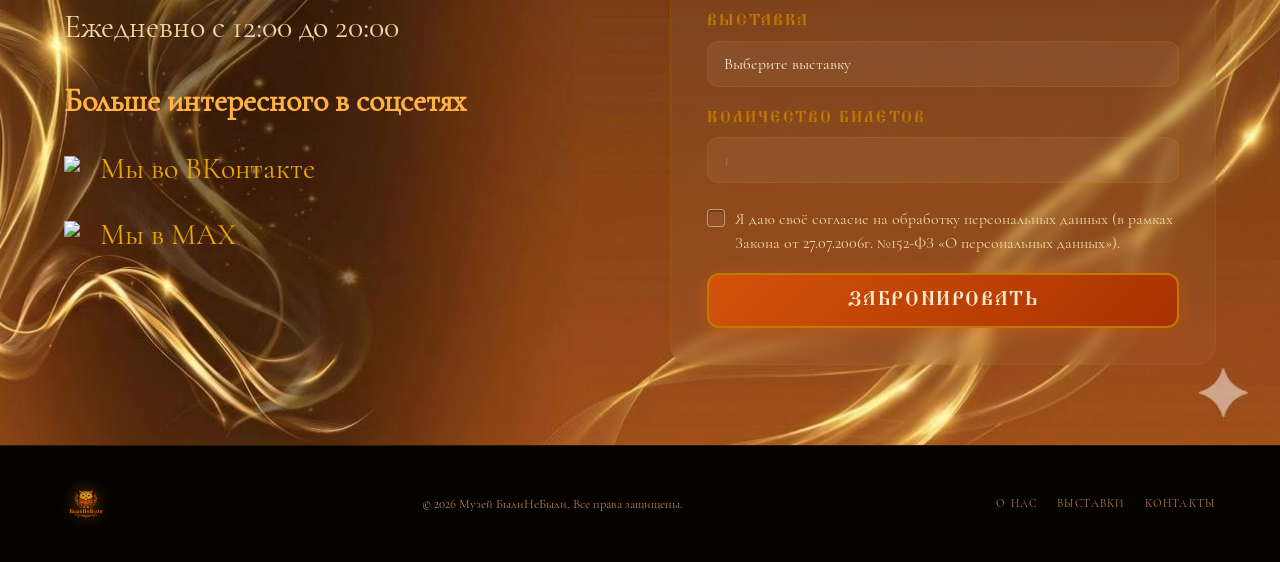
==== commit d0893891: "Update index.html" ====
--- a/index.html
+++ b/index.html
@@ -103,7 +103,7 @@
           </div>
         </article>
 
-        <article class="exhibition-card" style="--card-delay: 0.15s">
+        <article class="exhibition-card" style="--card-delay: 0s">
           <div class="exhibition-card__img-wrap">
             <img src="image/stars.jpg" alt="Мир сказок" class="exhibition-card__img" />
             <div class="exhibition-card__glow"></div>
@@ -114,7 +114,19 @@
             <a href="#booking" class="btn btn--outline">ЗАБРОНИРОВАТЬ</a>
           </div>
         </article>
-
+ <article class="exhibition-card" style="--card-delay: 0.15s">
+          <div class="exhibition-card__img-wrap">
+            <img src="image/word_tales.jpg" alt="Сказки и фэнтези звёздных миров" class="exhibition-card__img" />
+            <div class="exhibition-card__glow"></div>
+          </div>
+          <div class="exhibition-card__body">
+            <h3 class="exhibition-card__title">Сказки утренней звезды</h3>
+            <p class="exhibition-card__desc">
+              Персональная выставка. Художник Татьяна Павленко.  Действует до 10.10.2026г.
+            </p>
+            <a href="#booking" class="btn btn--outline">ЗАБРОНИРОВАТЬ</a>
+          </div>
+        </article>
       </div>
     </div>
   </section>
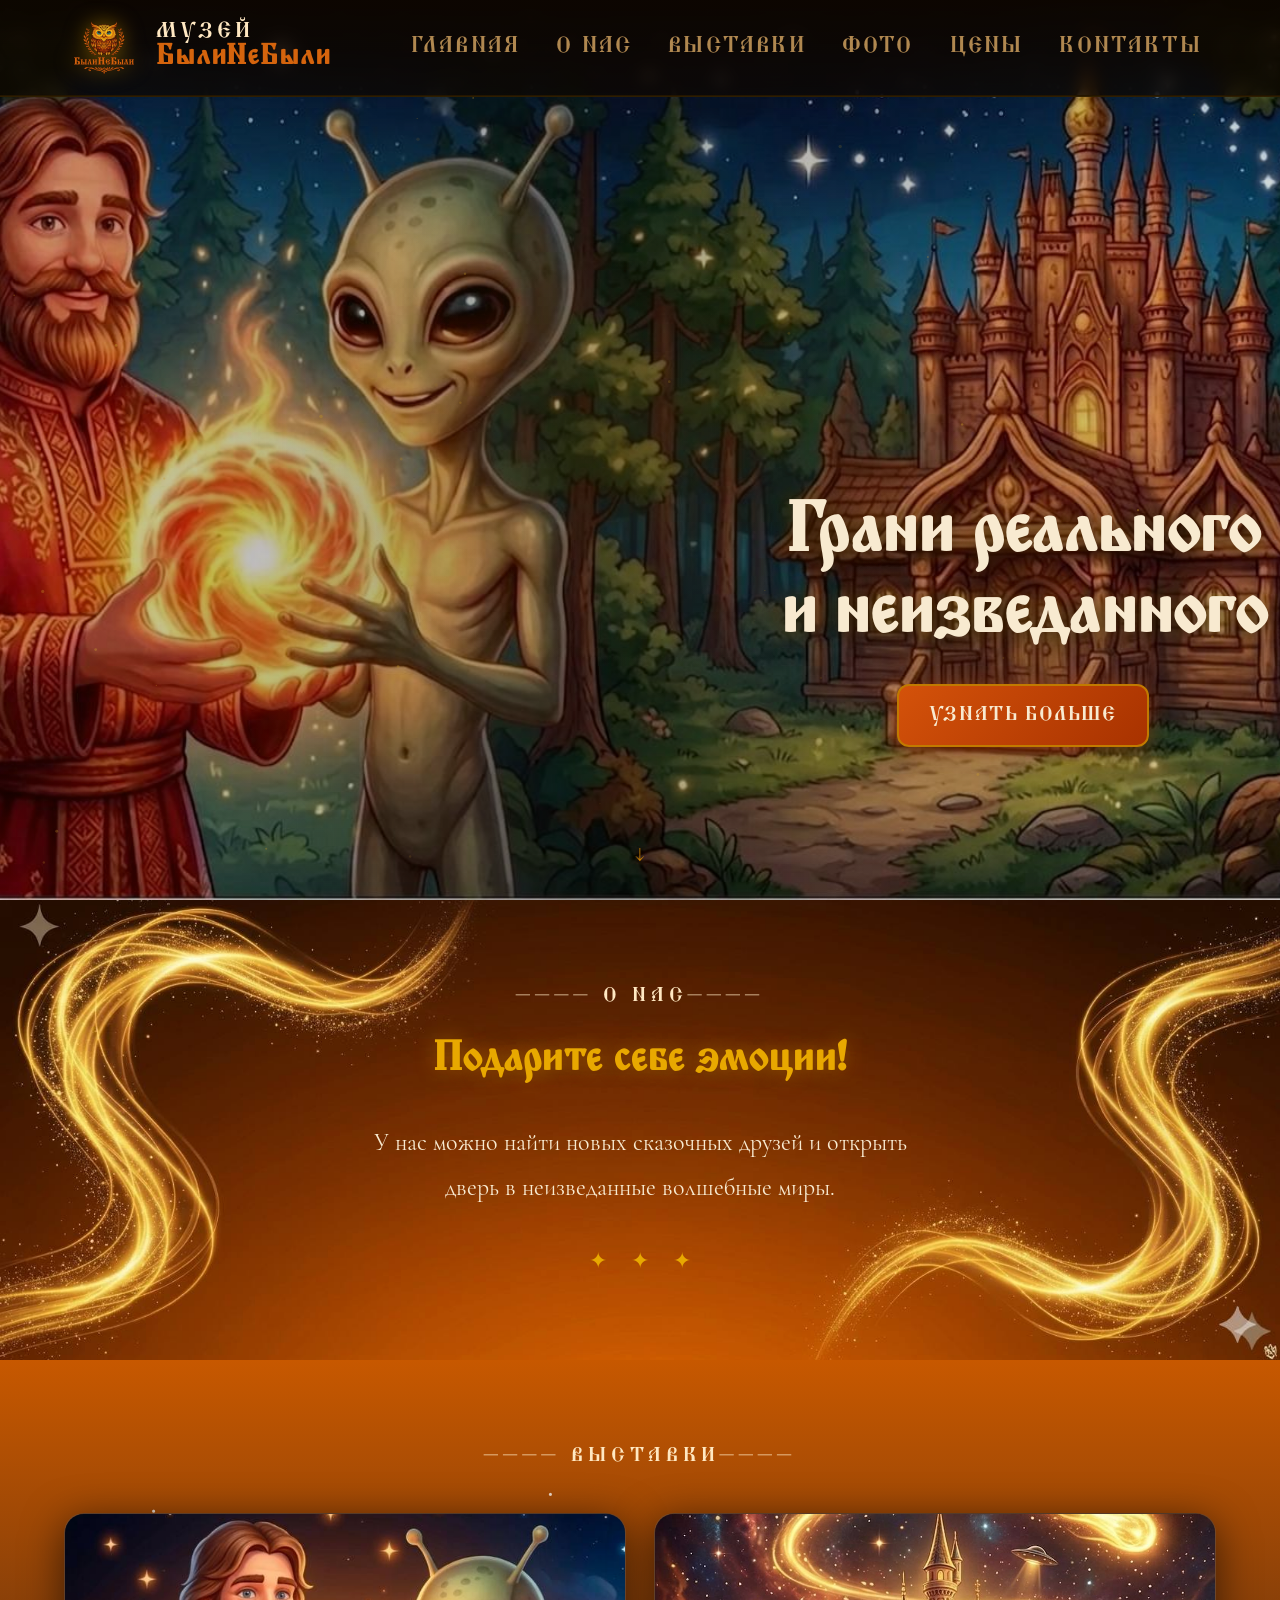
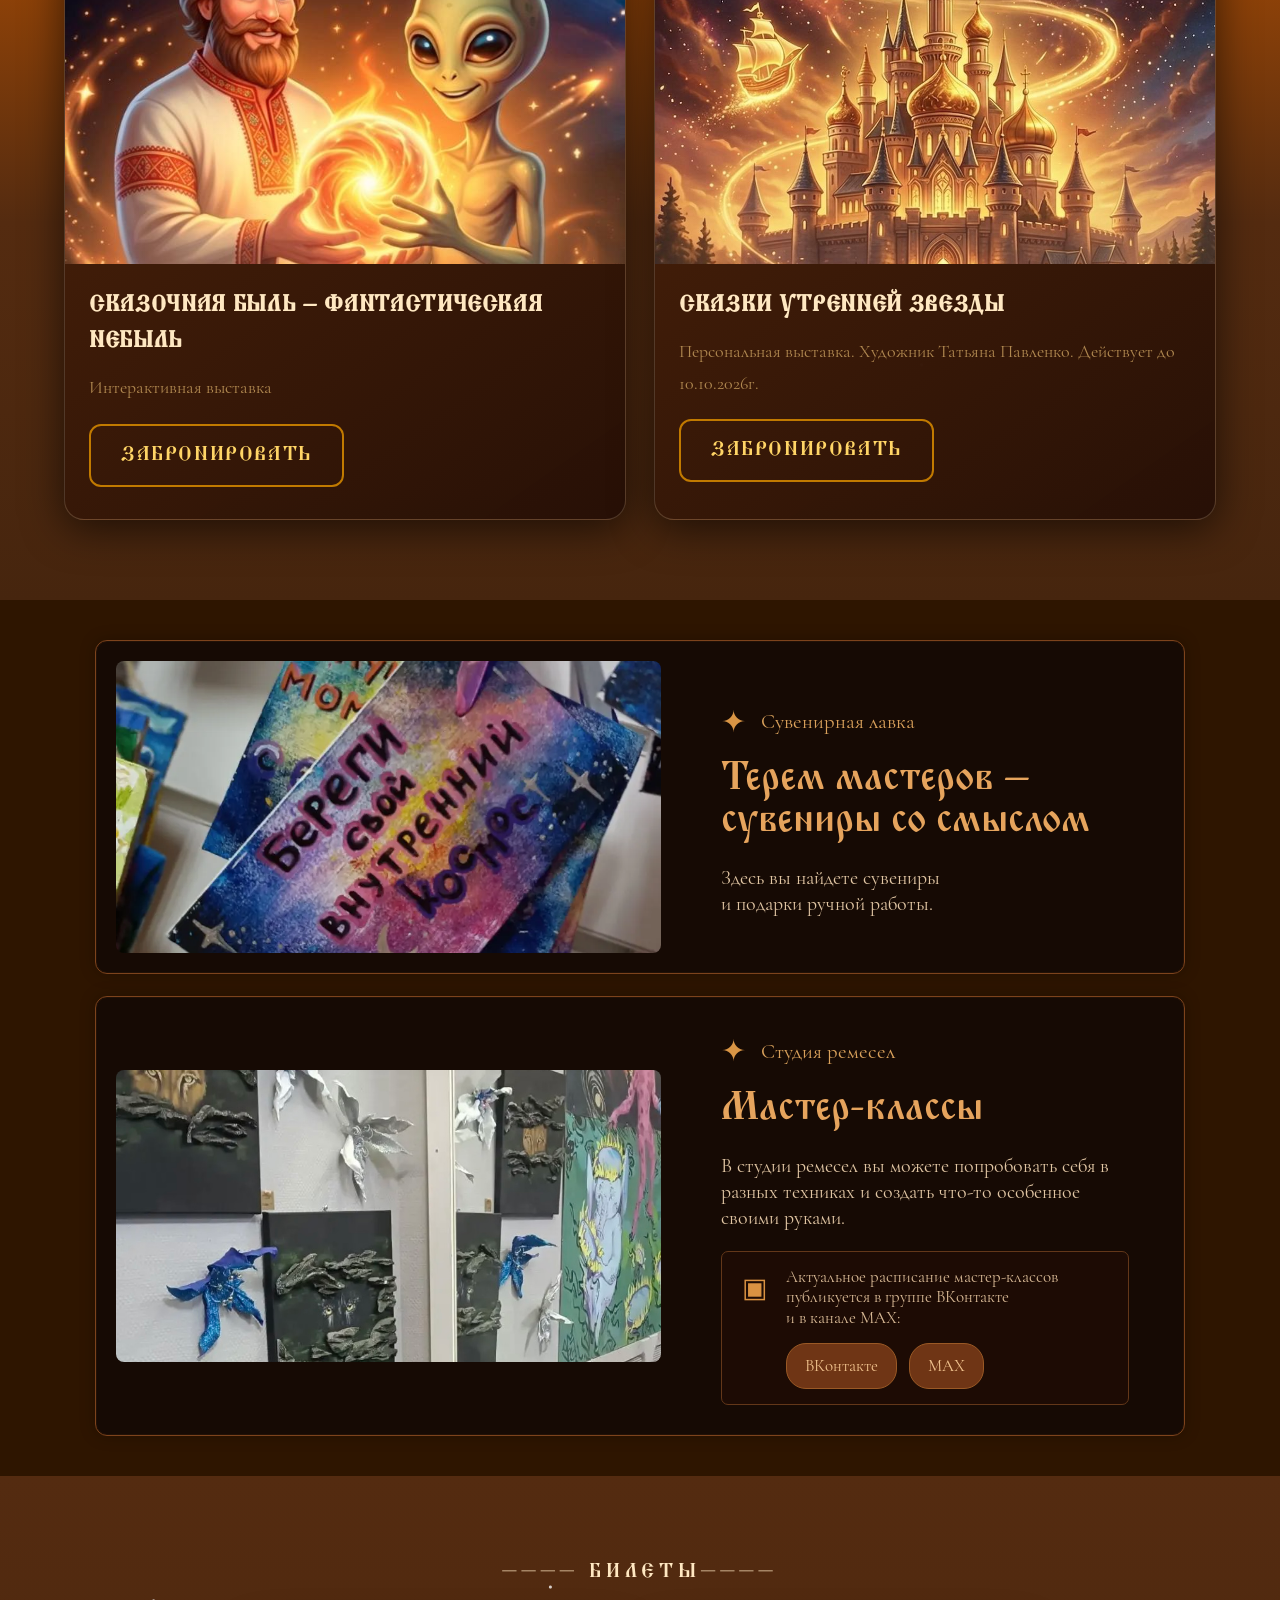
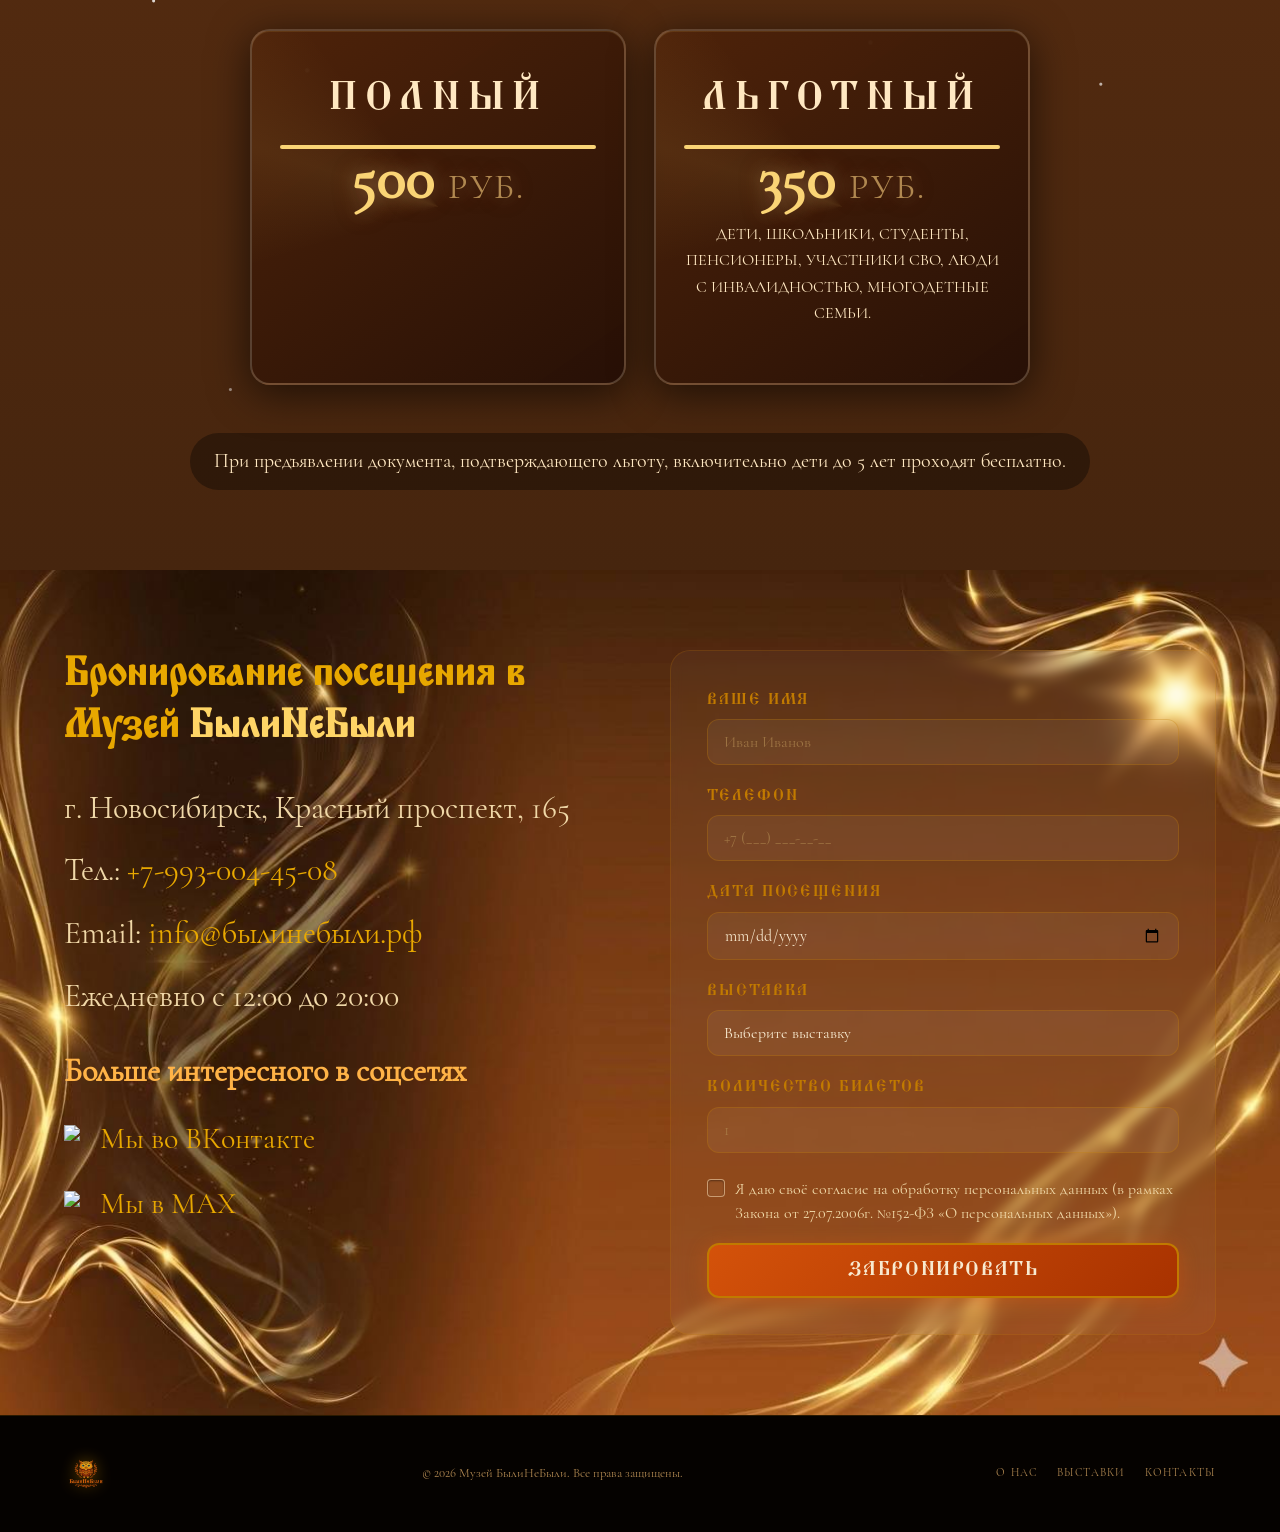
==== commit 9f75fb52: "Update index.html" ====
--- a/index.html
+++ b/index.html
@@ -88,20 +88,6 @@
     <div class="container">
       <span class="section__label">Выставки</span>
       <div class="exhibitions__grid">
-
-        <article class="exhibition-card" style="--card-delay: 0s">
-          <div class="exhibition-card__img-wrap">
-            <img src="image/word_tales.jpg" alt="Сказки и фэнтези звёздных миров" class="exhibition-card__img" />
-            <div class="exhibition-card__glow"></div>
-          </div>
-          <div class="exhibition-card__body">
-            <h3 class="exhibition-card__title">Сказки утренней звезды</h3>
-            <p class="exhibition-card__desc">
-              Персональная выставка. Художник Татьяна Павленко.  Действует до 10.10.2026г.
-            </p>
-            <a href="#booking" class="btn btn--outline">ЗАБРОНИРОВАТЬ</a>
-          </div>
-        </article>
 
         <article class="exhibition-card" style="--card-delay: 0s">
           <div class="exhibition-card__img-wrap">
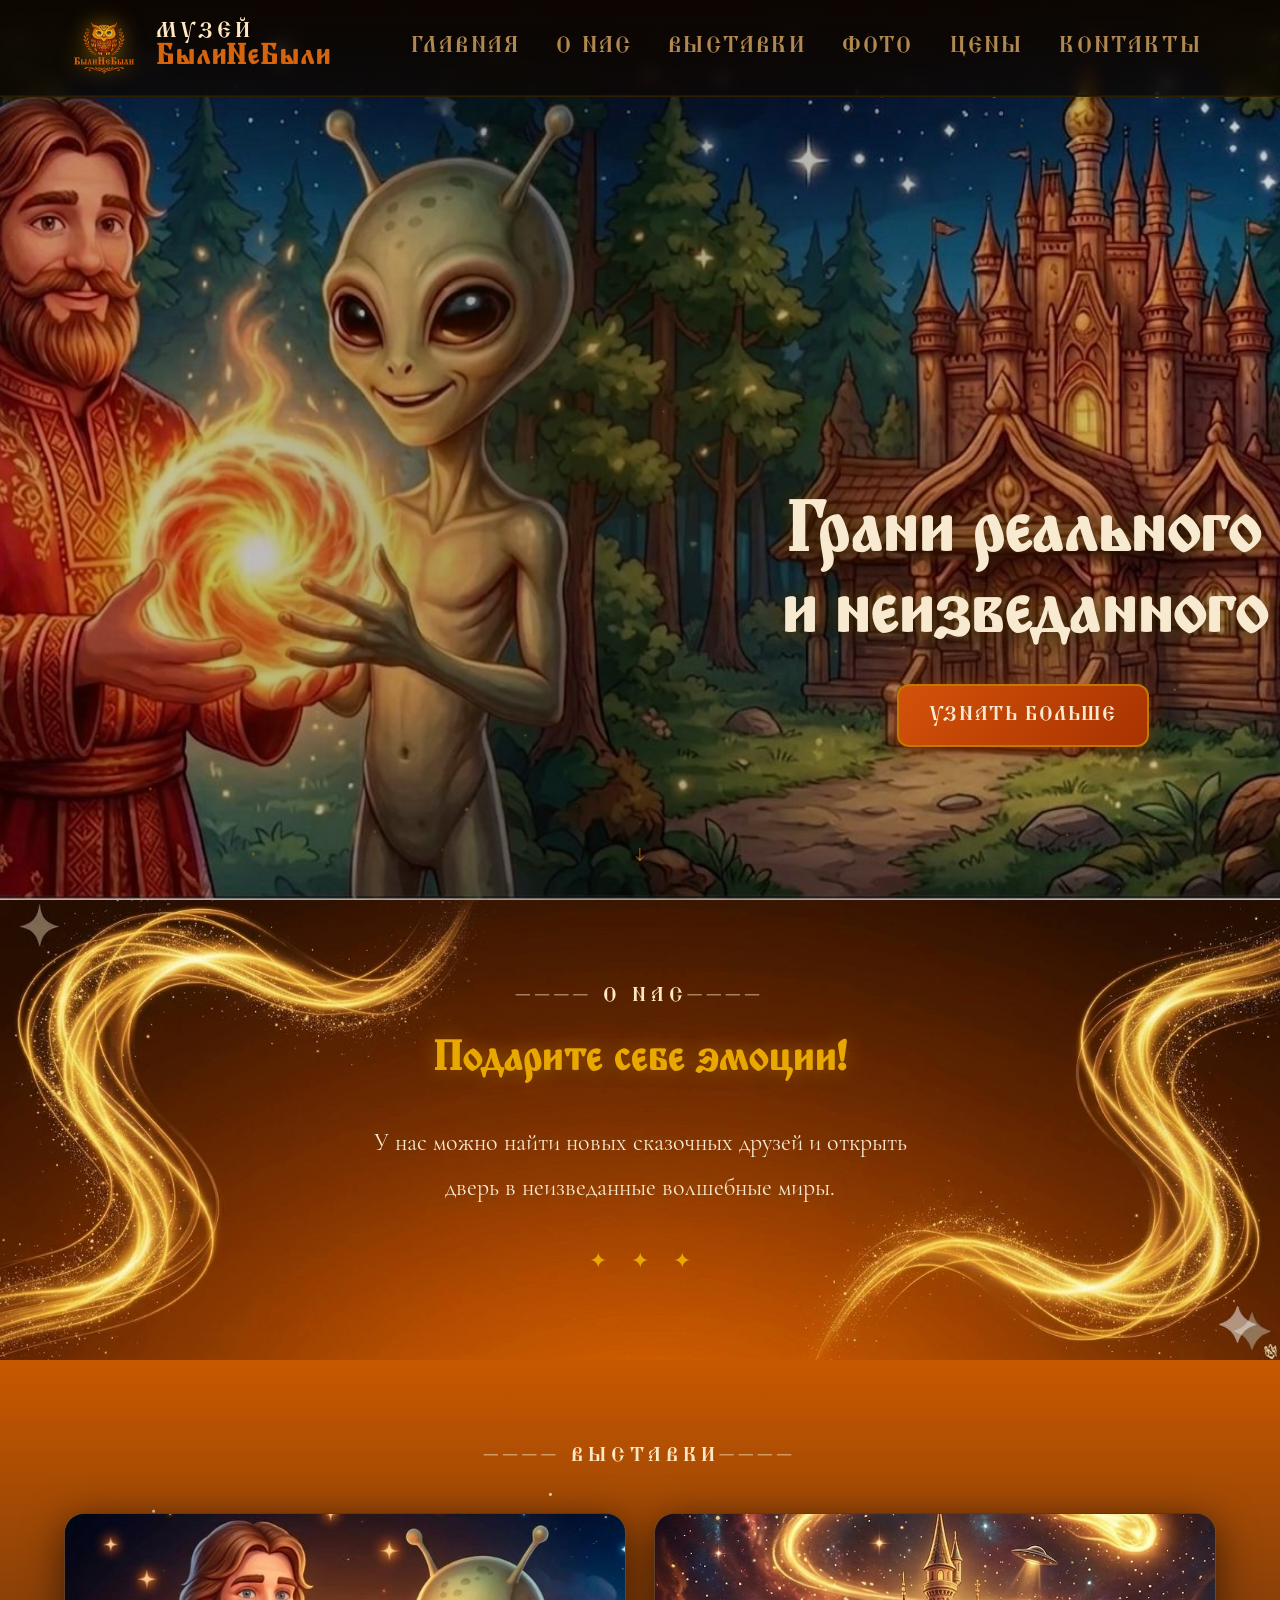
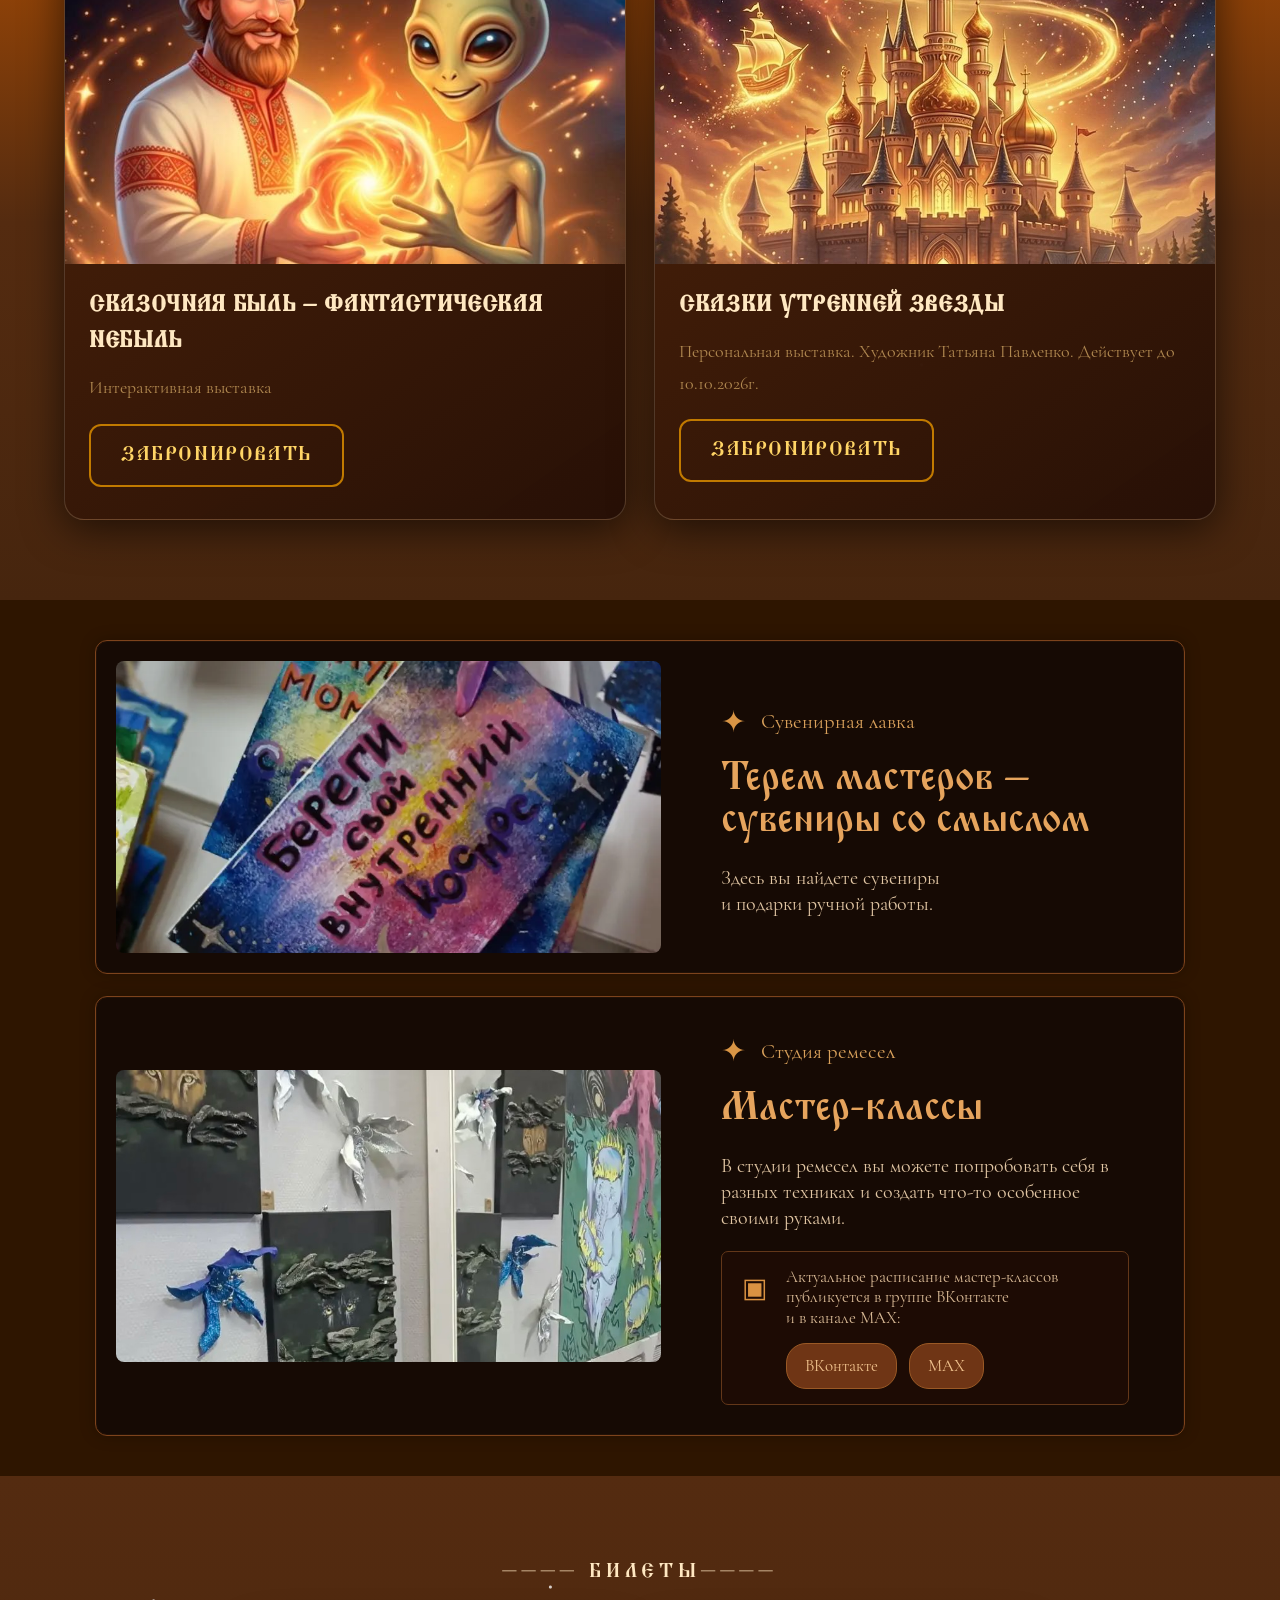
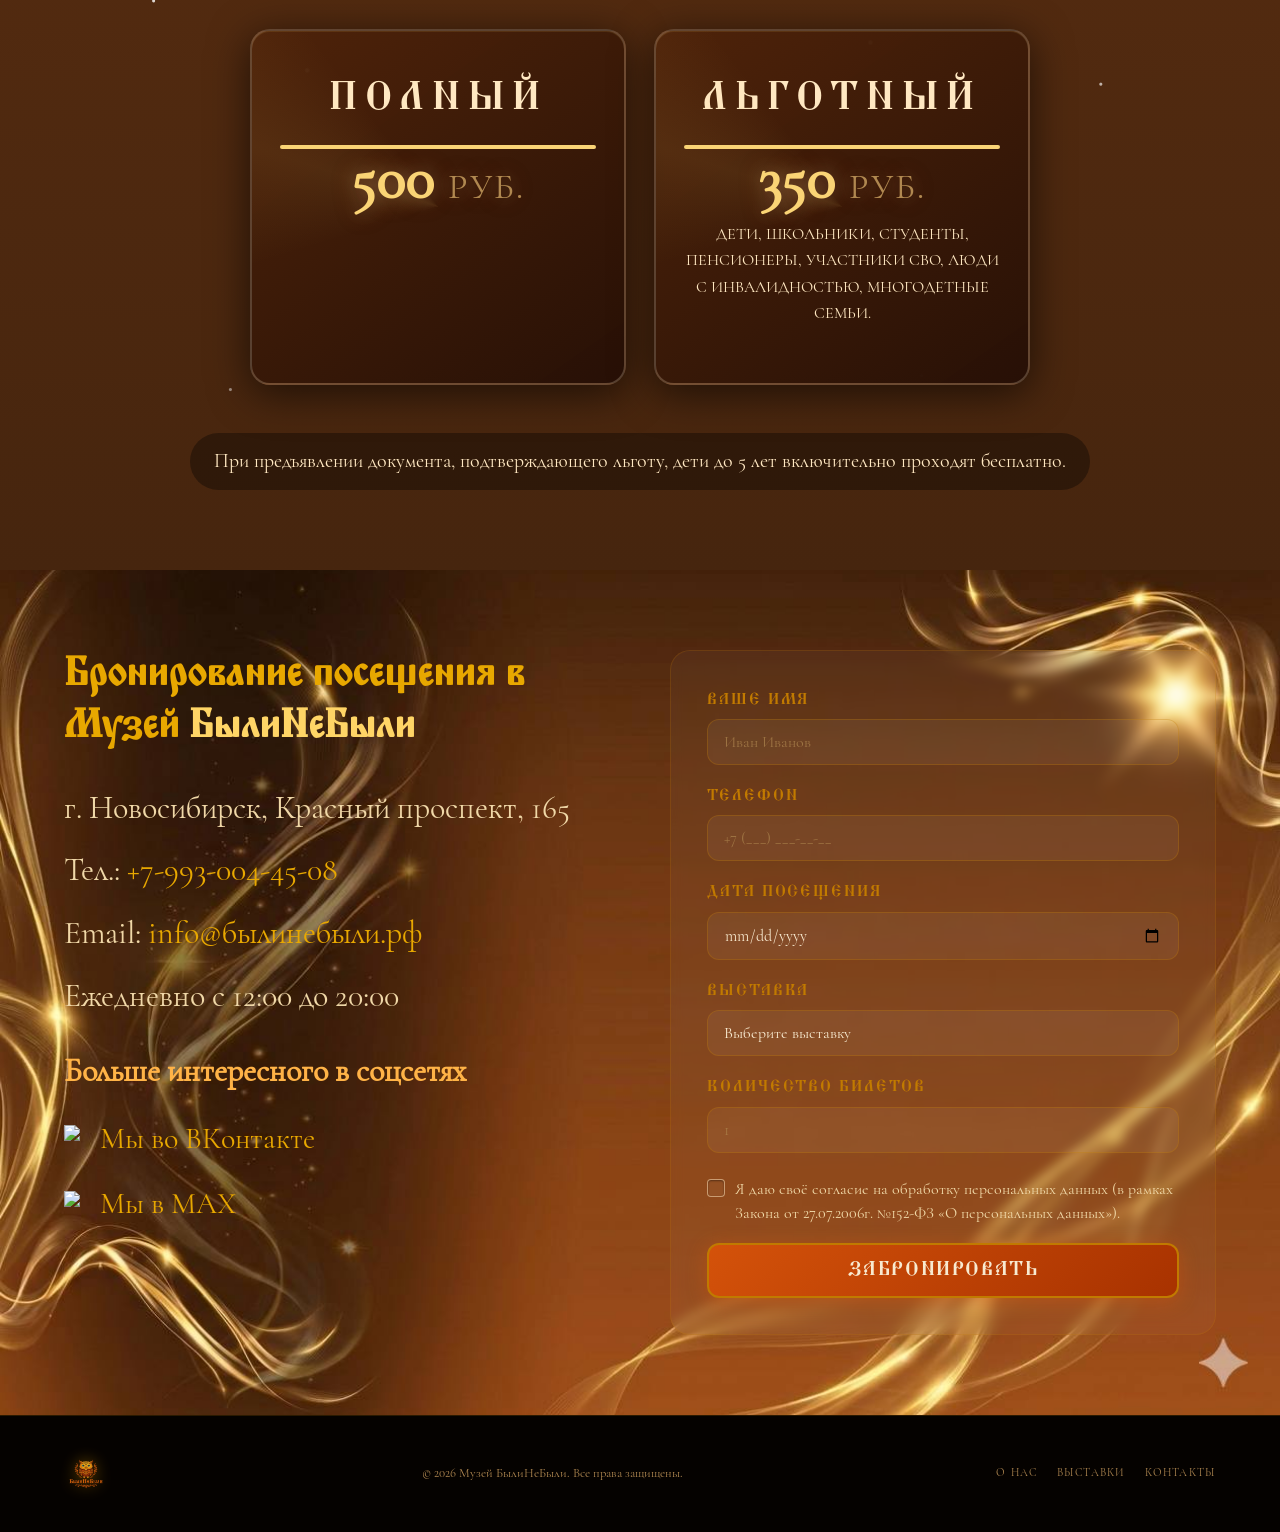
==== commit 7ef44302: "Update index.html" ====
--- a/index.html
+++ b/index.html
@@ -231,7 +231,7 @@
         <div class="ticket-card__note">ДЕТИ, ШКОЛЬНИКИ, СТУДЕНТЫ, ПЕНСИОНЕРЫ, УЧАСТНИКИ СВО, ЛЮДИ С ИНВАЛИДНОСТЬЮ, МНОГОДЕТНЫЕ СЕМЬИ.</div>
       </div>
          </div>
-    <p class="tickets__info">При предъявлении документа, подтверждающего льготу, включительно дети до 5 лет проходят бесплатно.</p>
+    <p class="tickets__info">При предъявлении документа, подтверждающего льготу, дети до 5 лет включительно проходят бесплатно.</p>
   </div>
 
     </div>
